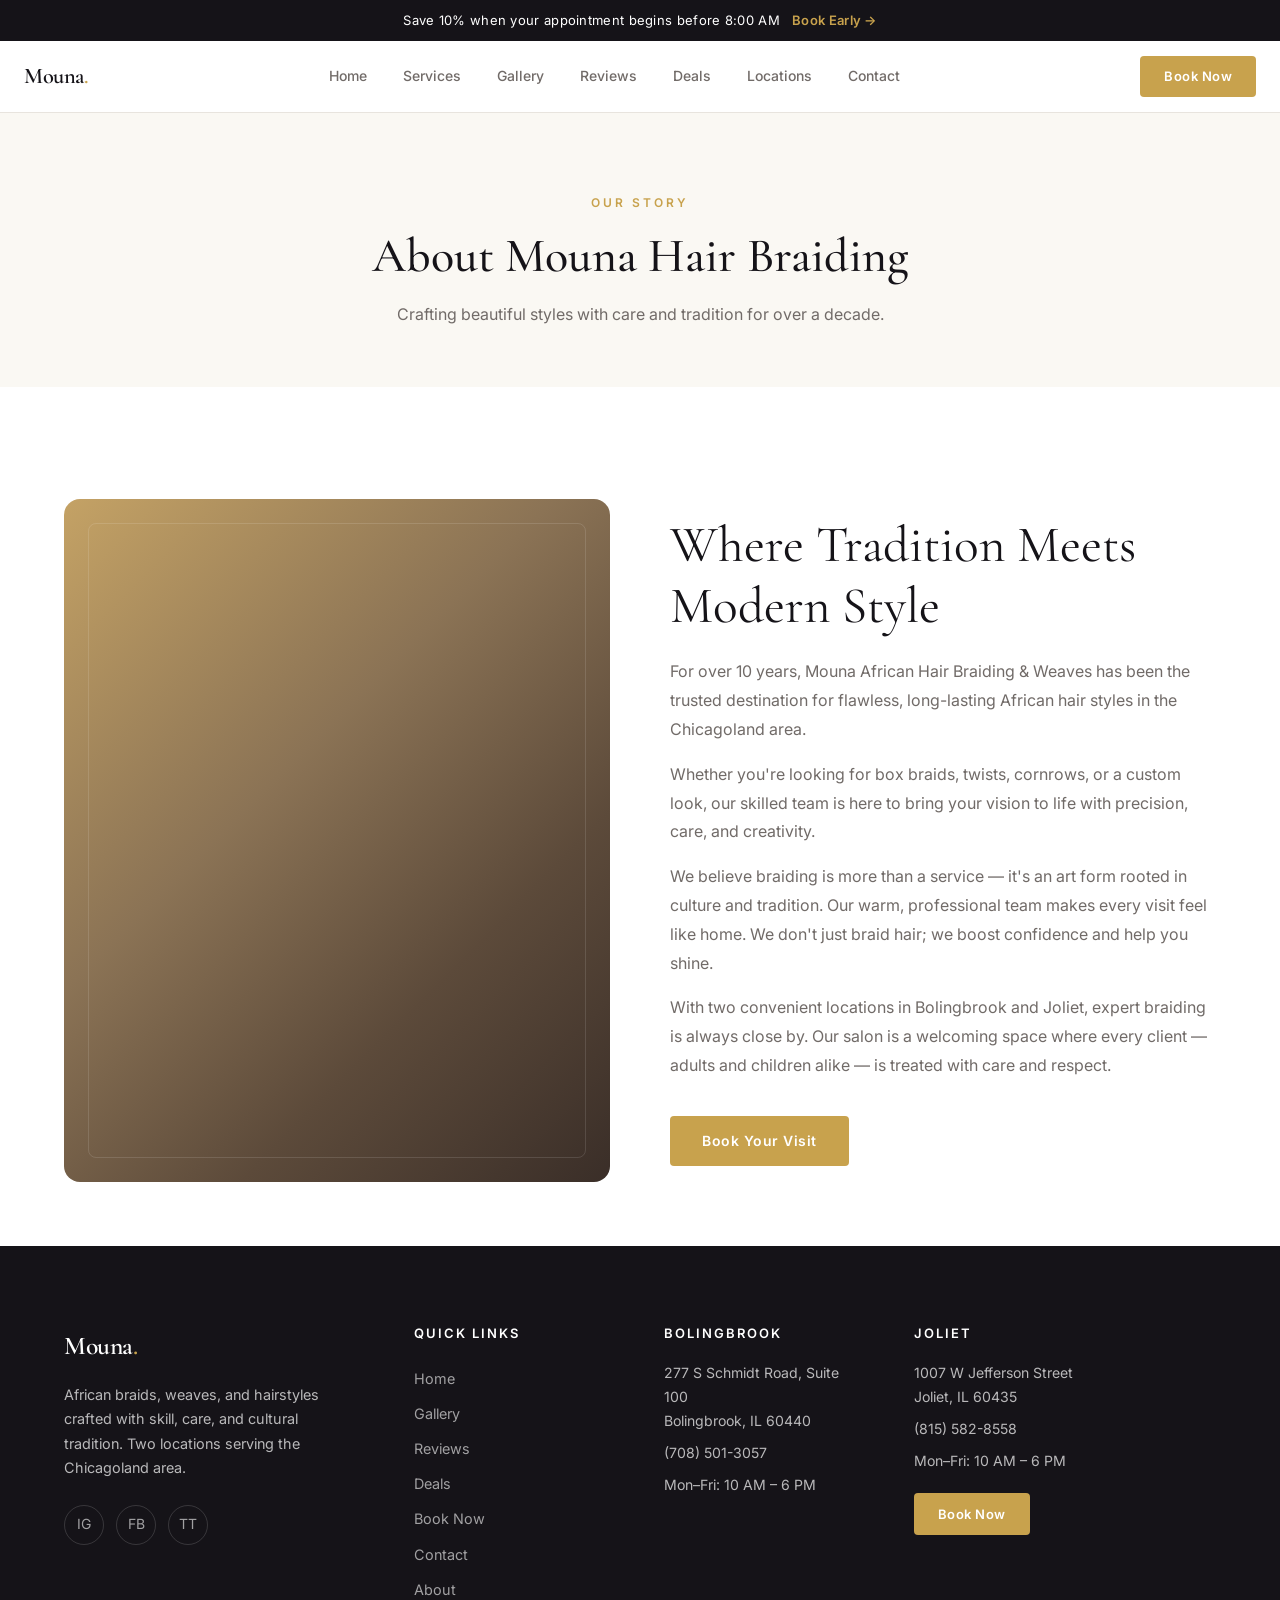
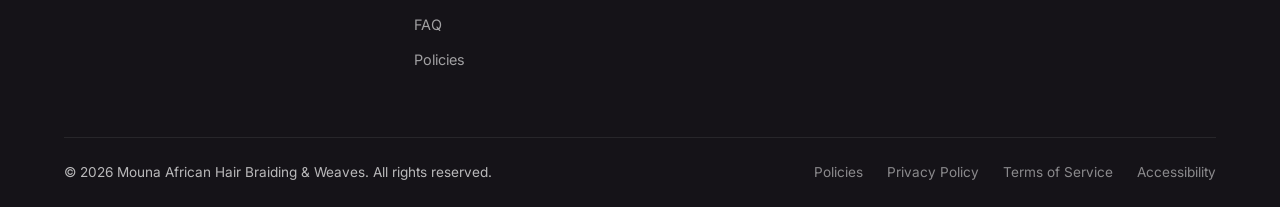
==== about.html @ 6ca0b2ce "Initial commit: Mouna African Hair Braiding multi-page website - Split single-page HTML into 11 sepa" ====
<!DOCTYPE html>
<html lang="en">
<head>
<meta charset="UTF-8">
<meta name="viewport" content="width=device-width, initial-scale=1.0">
<link rel="preconnect" href="https://fonts.googleapis.com">
<link rel="preconnect" href="https://fonts.gstatic.com" crossorigin>
<link href="https://fonts.googleapis.com/css2?family=Cormorant+Garamond:ital,wght@0,300;0,400;0,500;0,600;0,700;1,300;1,400;1,500&family=Inter:wght@300;400;500;600;700&display=swap" rel="stylesheet">
<link rel="stylesheet" href="css/styles.css">
<title>About Us | Mouna African Hair Braiding & Weaves</title>
<meta name="description" content="Learn about Mouna African Hair Braiding & Weaves — crafting beautiful styles with care and tradition for over a decade.">
</head>
<body>
<div class="announcement-bar" role="banner">
  Save 10% when your appointment begins before 8:00 AM
  <a href="deals.html">Book Early &rarr;</a>
</div>
<header class="header" role="banner">
  <div class="header-inner">
    <a href="index.html" class="logo" aria-label="Mouna African Hair Braiding — Home">Mouna<span>.</span></a>
    <nav class="nav-desktop" role="navigation" aria-label="Main navigation">
      <a href="index.html">Home</a>
      <a href="services.html">Services</a>
      <a href="gallery.html">Gallery</a>
      <a href="reviews.html">Reviews</a>
      <a href="deals.html">Deals</a>
      <a href="locations.html">Locations</a>
      <a href="contact.html">Contact</a>
    </nav>
    <div class="header-actions">
      <a href="https://mounahairbraidingweaves.as.me/" target="_blank" rel="noopener" class="btn btn-primary btn-sm header-book">Book Now</a>
      <button class="mobile-toggle" aria-label="Toggle menu" aria-expanded="false"><span></span><span></span><span></span></button>
    </div>
  </div>
</header>
<div class="mobile-overlay" aria-hidden="true"></div>
<nav class="mobile-nav" role="navigation" aria-label="Mobile navigation">
  <a href="index.html">Home</a><a href="services.html">Services</a><a href="gallery.html">Gallery</a><a href="reviews.html">Reviews</a><a href="deals.html">Deals</a><a href="booking.html">Book Now</a><a href="locations.html">Locations</a><a href="contact.html">Contact</a><a href="about.html">About</a><a href="faq.html">FAQ</a>
  <a href="https://mounahairbraidingweaves.as.me/" target="_blank" rel="noopener" class="btn btn-primary btn-lg">Book Appointment</a>
</nav>
<main>
  <div class="page-hero">
    <div class="container">
      <span class="section-label">Our Story</span>
      <h1>About Mouna Hair Braiding</h1>
      <p>Crafting beautiful styles with care and tradition for over a decade.</p>
    </div>
  </div>
  <section class="section-padding-sm">
    <div class="container">
      <div class="about-content">
        <div class="about-image"></div>
        <div class="about-text">
          <h2 class="section-title">Where Tradition Meets Modern Style</h2>
          <p>For over 10 years, Mouna African Hair Braiding &amp; Weaves has been the trusted destination for flawless, long-lasting African hair styles in the Chicagoland area.</p>
          <p>Whether you're looking for box braids, twists, cornrows, or a custom look, our skilled team is here to bring your vision to life with precision, care, and creativity.</p>
          <p>We believe braiding is more than a service — it's an art form rooted in culture and tradition. Our warm, professional team makes every visit feel like home. We don't just braid hair; we boost confidence and help you shine.</p>
          <p>With two convenient locations in Bolingbrook and Joliet, expert braiding is always close by. Our salon is a welcoming space where every client — adults and children alike — is treated with care and respect.</p>
          <a href="https://mounahairbraidingweaves.as.me/" target="_blank" rel="noopener" class="btn btn-primary" style="margin-top:20px;">Book Your Visit</a>
        </div>
      </div>
    </div>
  </section>
</main>
<footer class="footer" role="contentinfo">
  <div class="container">
    <div class="footer-grid">
      <div class="footer-brand">
        <a href="index.html" class="logo" style="color:var(--white);font-size:1.6rem;">Mouna<span>.</span></a>
        <p>African braids, weaves, and hairstyles crafted with skill, care, and cultural tradition. Two locations serving the Chicagoland area.</p>
        <div class="footer-social">
          <a href="https://www.instagram.com/mouna_hair_braiding_/" target="_blank" rel="noopener" aria-label="Instagram">IG</a>
          <a href="https://www.facebook.com/p/Mouna-African-Hair-Braiding-100054514208424/" target="_blank" rel="noopener" aria-label="Facebook">FB</a>
          <a href="https://www.tiktok.com/@mounaafricanhairbraiding" target="_blank" rel="noopener" aria-label="TikTok">TT</a>
        </div>
      </div>
      <div><h4>Quick Links</h4><div class="footer-links"><a href="index.html">Home</a><a href="gallery.html">Gallery</a><a href="reviews.html">Reviews</a><a href="deals.html">Deals</a><a href="booking.html">Book Now</a><a href="contact.html">Contact</a><a href="about.html">About</a><a href="faq.html">FAQ</a><a href="policies.html">Policies</a></div></div>
      <div><h4>Bolingbrook</h4><div class="footer-location-info"><p>277 S Schmidt Road, Suite 100<br>Bolingbrook, IL 60440</p><p style="margin-top:8px;"><a href="tel:+17085013057">(708) 501-3057</a></p><p style="margin-top:8px;">Mon–Fri: 10 AM – 6 PM</p></div></div>
      <div><h4>Joliet</h4><div class="footer-location-info"><p>1007 W Jefferson Street<br>Joliet, IL 60435</p><p style="margin-top:8px;"><a href="tel:+18155828558">(815) 582-8558</a></p><p style="margin-top:8px;">Mon–Fri: 10 AM – 6 PM</p><a href="https://mounahairbraidingweaves.as.me/" target="_blank" rel="noopener" class="btn btn-primary btn-sm" style="margin-top:20px;">Book Now</a></div></div>
    </div>
    <div class="footer-bottom">
      <span>&copy; 2026 Mouna African Hair Braiding &amp; Weaves. All rights reserved.</span>
      <div class="footer-legal"><a href="policies.html">Policies</a><a href="#">Privacy Policy</a><a href="#">Terms of Service</a><a href="#">Accessibility</a></div>
    </div>
  </div>
</footer>
<div class="mobile-cta" aria-hidden="true"><a href="https://mounahairbraidingweaves.as.me/" target="_blank" rel="noopener" class="btn btn-primary">Book Your Appointment</a></div>
<script src="js/main.js"></script>
</body>
</html>
---- css/styles.css ----
/* ═══════════════════════════════════════════
   CSS CUSTOM PROPERTIES
   ═══════════════════════════════════════════ */
:root {
  --ivory: #FAF8F3;
  --white: #FFFFFF;
  --near-black: #151318;
  --charcoal: #24212B;
  --gold: #C8A24D;
  --gold-hover: #B8923D;
  --gold-light: #D4B266;
  --champagne: #E9D9B4;
  --warm-gray: #716B68;
  --warm-gray-light: #9B9590;
  --border-light: #E8E4DE;
  --bg-section-alt: #F5F2ED;
  --shadow-sm: 0 1px 3px rgba(21,19,24,0.06);
  --shadow-md: 0 4px 16px rgba(21,19,24,0.08);
  --shadow-lg: 0 8px 32px rgba(21,19,24,0.12);
  --shadow-xl: 0 16px 48px rgba(21,19,24,0.16);
  --radius-sm: 4px;
  --radius-md: 8px;
  --radius-lg: 16px;
  --radius-xl: 24px;
  --font-heading: 'Cormorant Garamond', Georgia, 'Times New Roman', serif;
  --font-body: 'Inter', -apple-system, BlinkMacSystemFont, 'Segoe UI', sans-serif;
  --ease-out: cubic-bezier(0.16, 1, 0.3, 1);
  --ease-in-out: cubic-bezier(0.65, 0, 0.35, 1);
  --transition-fast: 200ms var(--ease-out);
  --transition-med: 400ms var(--ease-out);
  --transition-slow: 600ms var(--ease-out);
  --header-height: 72px;
  --container-max: 1200px;
  --container-wide: 1400px;
}

/* ═══════════════════════════════════════════
   RESET & BASE
   ═══════════════════════════════════════════ */
*, *::before, *::after { box-sizing: border-box; margin: 0; padding: 0; }
html { scroll-behavior: smooth; scroll-padding-top: calc(var(--header-height) + 20px); -webkit-text-size-adjust: 100%; }
body {
  font-family: var(--font-body);
  font-size: 16px;
  line-height: 1.6;
  color: var(--near-black);
  background: var(--white);
  -webkit-font-smoothing: antialiased;
  -moz-osx-font-smoothing: grayscale;
  overflow-x: hidden;
}
img { max-width: 100%; height: auto; display: block; }
a { text-decoration: none; color: inherit; transition: color var(--transition-fast); }
button { cursor: pointer; border: none; background: none; font-family: inherit; }
ul, ol { list-style: none; }
h1, h2, h3, h4, h5, h6 { font-family: var(--font-heading); font-weight: 500; line-height: 1.2; }
p { max-width: 72ch; }
::selection { background: var(--champagne); color: var(--near-black); }
:focus-visible { outline: 2px solid var(--gold); outline-offset: 3px; }

/* ═══════════════════════════════════════════
   UTILITIES
   ═══════════════════════════════════════════ */
.container { max-width: var(--container-max); margin: 0 auto; padding: 0 24px; }
.container-wide { max-width: var(--container-wide); margin: 0 auto; padding: 0 24px; }
.section-padding { padding: 96px 0; }
.section-padding-sm { padding: 64px 0; }
.text-center { text-align: center; }
.text-gold { color: var(--gold); }
.sr-only { position: absolute; width: 1px; height: 1px; padding: 0; margin: -1px; overflow: hidden; clip: rect(0,0,0,0); white-space: nowrap; border: 0; }

.section-label {
  font-family: var(--font-body);
  font-size: 12px;
  font-weight: 600;
  letter-spacing: 3px;
  text-transform: uppercase;
  color: var(--gold);
  display: block;
  margin-bottom: 16px;
}
.section-title {
  font-size: clamp(2rem, 4vw, 3.2rem);
  color: var(--near-black);
  margin-bottom: 20px;
  font-weight: 400;
}
.section-subtitle {
  font-size: 1.05rem;
  color: var(--warm-gray);
  max-width: 600px;
  line-height: 1.7;
}
.section-subtitle.centered { margin: 0 auto; }

/* ═══════════════════════════════════════════
   BUTTONS
   ═══════════════════════════════════════════ */
.btn {
  display: inline-flex;
  align-items: center;
  justify-content: center;
  gap: 8px;
  font-family: var(--font-body);
  font-size: 14px;
  font-weight: 600;
  letter-spacing: 0.5px;
  padding: 14px 32px;
  border-radius: var(--radius-sm);
  transition: all var(--transition-fast);
  white-space: nowrap;
}
.btn-primary {
  background: var(--gold);
  color: var(--white);
}
.btn-primary:hover { background: var(--gold-hover); transform: translateY(-1px); box-shadow: var(--shadow-md); }
.btn-secondary {
  background: transparent;
  color: var(--near-black);
  border: 1.5px solid var(--near-black);
}
.btn-secondary:hover { background: var(--near-black); color: var(--white); }
.btn-outline-gold {
  background: transparent;
  color: var(--gold);
  border: 1.5px solid var(--gold);
}
.btn-outline-gold:hover { background: var(--gold); color: var(--white); }
.btn-white {
  background: var(--white);
  color: var(--near-black);
}
.btn-white:hover { background: var(--ivory); transform: translateY(-1px); box-shadow: var(--shadow-md); }
.btn-sm { padding: 10px 24px; font-size: 13px; }
.btn-lg { padding: 18px 40px; font-size: 15px; }
.btn-icon { font-size: 16px; }

/* ═══════════════════════════════════════════
   ANNOUNCEMENT BAR
   ═══════════════════════════════════════════ */
.announcement-bar {
  background: var(--near-black);
  color: var(--white);
  padding: 10px 24px;
  text-align: center;
  font-size: 13px;
  letter-spacing: 0.3px;
}
.announcement-bar a {
  color: var(--gold);
  font-weight: 600;
  border-bottom: 1px solid transparent;
  margin-left: 8px;
}
.announcement-bar a:hover { border-bottom-color: var(--gold); }

/* ═══════════════════════════════════════════
   HEADER
   ═══════════════════════════════════════════ */
.header {
  position: sticky;
  top: 0;
  z-index: 1000;
  background: rgba(255,255,255,0.97);
  backdrop-filter: blur(12px);
  -webkit-backdrop-filter: blur(12px);
  border-bottom: 1px solid var(--border-light);
  height: var(--header-height);
  transition: box-shadow var(--transition-fast);
}
.header.scrolled { box-shadow: var(--shadow-sm); }
.header-inner {
  max-width: var(--container-wide);
  margin: 0 auto;
  padding: 0 24px;
  display: flex;
  align-items: center;
  justify-content: space-between;
  height: 100%;
}
.logo {
  font-family: var(--font-heading);
  font-size: 1.4rem;
  font-weight: 600;
  color: var(--near-black);
  letter-spacing: -0.5px;
}
.logo span { color: var(--gold); }
.nav-desktop { display: flex; align-items: center; gap: 36px; }
.nav-desktop a {
  font-size: 14px;
  font-weight: 500;
  color: var(--warm-gray);
  position: relative;
  padding: 4px 0;
}
.nav-desktop a::after {
  content: '';
  position: absolute;
  bottom: -2px;
  left: 0;
  width: 0;
  height: 1.5px;
  background: var(--gold);
  transition: width var(--transition-fast);
}
.nav-desktop a:hover,
.nav-desktop a.active { color: var(--near-black); }
.nav-desktop a:hover::after,
.nav-desktop a.active::after { width: 100%; }
.header-actions { display: flex; align-items: center; gap: 16px; }
.header-book { display: inline-flex; }
.mobile-toggle {
  display: none;
  flex-direction: column;
  gap: 5px;
  padding: 8px;
  z-index: 1002;
}
.mobile-toggle span {
  display: block;
  width: 22px;
  height: 2px;
  background: var(--near-black);
  transition: all var(--transition-fast);
  border-radius: 2px;
}
.mobile-toggle.active span:nth-child(1) { transform: rotate(45deg) translate(5px, 5px); }
.mobile-toggle.active span:nth-child(2) { opacity: 0; }
.mobile-toggle.active span:nth-child(3) { transform: rotate(-45deg) translate(5px, -5px); }

/* Mobile Nav */
.mobile-nav {
  display: none;
  position: fixed;
  top: 0;
  right: -100%;
  width: 100%;
  max-width: 400px;
  height: 100vh;
  background: var(--white);
  z-index: 1001;
  padding: 100px 32px 40px;
  transition: right var(--transition-med);
  overflow-y: auto;
}
.mobile-nav.open { right: 0; }
.mobile-nav a {
  display: block;
  font-family: var(--font-heading);
  font-size: 1.8rem;
  padding: 12px 0;
  color: var(--near-black);
  border-bottom: 1px solid var(--border-light);
}
.mobile-nav a:hover { color: var(--gold); }
.mobile-nav .btn { margin-top: 32px; width: 100%; }
.mobile-overlay {
  display: none;
  position: fixed;
  top: 0; left: 0; right: 0; bottom: 0;
  background: rgba(21,19,24,0.5);
  z-index: 1000;
  opacity: 0;
  transition: opacity var(--transition-fast);
}
.mobile-overlay.show { opacity: 1; }

/* ═══════════════════════════════════════════
   HERO
   ═══════════════════════════════════════════ */
.hero {
  position: relative;
  min-height: calc(100vh - var(--header-height) - 40px);
  display: flex;
  align-items: center;
  overflow: hidden;
  background: var(--ivory);
}
.hero-bg {
  position: absolute;
  top: 0; right: 0;
  width: 50%;
  height: 100%;
  overflow: hidden;
}
.hero-bg-pattern {
  width: 100%;
  height: 100%;
  background:
    radial-gradient(ellipse at 30% 20%, rgba(200,162,77,0.15) 0%, transparent 50%),
    radial-gradient(ellipse at 70% 80%, rgba(233,217,180,0.3) 0%, transparent 50%),
    linear-gradient(135deg, var(--champagne) 0%, var(--ivory) 40%, rgba(200,162,77,0.1) 100%);
}
.hero-bg-pattern::before {
  content: '';
  position: absolute;
  top: 50%;
  left: 50%;
  transform: translate(-50%, -50%);
  width: 500px;
  height: 500px;
  border-radius: 50%;
  border: 1px solid rgba(200,162,77,0.2);
}
.hero-bg-pattern::after {
  content: '';
  position: absolute;
  top: 50%;
  left: 50%;
  transform: translate(-50%, -50%);
  width: 350px;
  height: 350px;
  border-radius: 50%;
  border: 1px solid rgba(200,162,77,0.15);
}
.hero-content {
  position: relative;
  z-index: 2;
  max-width: var(--container-wide);
  margin: 0 auto;
  padding: 80px 24px;
  display: grid;
  grid-template-columns: 1fr 1fr;
  align-items: center;
  gap: 60px;
}
.hero-text { max-width: 580px; }
.hero-label {
  font-family: var(--font-body);
  font-size: 12px;
  font-weight: 600;
  letter-spacing: 3px;
  text-transform: uppercase;
  color: var(--gold);
  margin-bottom: 24px;
  display: inline-block;
}
.hero h1 {
  font-size: clamp(2.5rem, 5vw, 4rem);
  font-weight: 400;
  line-height: 1.1;
  color: var(--near-black);
  margin-bottom: 24px;
}
.hero h1 em {
  font-style: italic;
  color: var(--gold);
}
.hero-desc {
  font-size: 1.05rem;
  color: var(--warm-gray);
  line-height: 1.7;
  margin-bottom: 36px;
  max-width: 480px;
}
.hero-ctas { display: flex; gap: 16px; flex-wrap: wrap; margin-bottom: 48px; }
.hero-trust {
  display: flex;
  align-items: center;
  gap: 24px;
  padding-top: 32px;
  border-top: 1px solid var(--border-light);
}
.trust-item {
  display: flex;
  align-items: center;
  gap: 8px;
  font-size: 14px;
  color: var(--warm-gray);
}
.trust-icon {
  width: 20px;
  height: 20px;
  color: var(--gold);
}

/* Hero image placeholder */
.hero-visual {
  display: flex;
  justify-content: center;
  align-items: center;
}
.hero-image-frame {
  position: relative;
  width: 100%;
  max-width: 480px;
  aspect-ratio: 3/4;
  border-radius: var(--radius-lg);
  overflow: hidden;
  box-shadow: var(--shadow-xl);
}
.hero-image-frame .placeholder-img {
  width: 100%;
  height: 100%;
  background:
    radial-gradient(ellipse at 50% 30%, rgba(200,162,77,0.25) 0%, transparent 60%),
    linear-gradient(160deg, #C4A265 0%, #8B7355 30%, #5C4A3A 60%, #3A2E28 100%);
  display: flex;
  flex-direction: column;
  align-items: center;
  justify-content: center;
  color: rgba(255,255,255,0.6);
  font-family: var(--font-heading);
  font-size: 1.2rem;
  text-align: center;
  padding: 40px;
}
.hero-image-frame::before {
  content: '';
  position: absolute;
  top: 20px; left: 20px;
  right: 20px; bottom: 20px;
  border: 1px solid rgba(255,255,255,0.15);
  border-radius: var(--radius-md);
  z-index: 1;
  pointer-events: none;
}

/* ═══════════════════════════════════════════
   FEATURED STYLES
   ═══════════════════════════════════════════ */
.featured-styles { background: var(--white); }
.styles-grid {
  display: grid;
  grid-template-columns: repeat(auto-fill, minmax(180px, 1fr));
  gap: 20px;
  margin-top: 48px;
}
.style-card {
  position: relative;
  aspect-ratio: 1;
  border-radius: var(--radius-md);
  overflow: hidden;
  cursor: pointer;
  transition: transform var(--transition-fast), box-shadow var(--transition-fast);
}
.style-card:hover { transform: translateY(-4px); box-shadow: var(--shadow-lg); }
.style-card-bg {
  width: 100%;
  height: 100%;
  transition: transform var(--transition-med);
}
.style-card:hover .style-card-bg { transform: scale(1.05); }
.style-card-overlay {
  position: absolute;
  bottom: 0;
  left: 0; right: 0;
  padding: 20px 16px 16px;
  background: linear-gradient(transparent, rgba(21,19,24,0.8));
  color: var(--white);
}
.style-card-title {
  font-family: var(--font-heading);
  font-size: 1.15rem;
  font-weight: 500;
}

/* Style card backgrounds */
.sc-1 .style-card-bg { background: linear-gradient(135deg, #B8860B 0%, #DAA520 50%, #8B7355 100%); }
.sc-2 .style-card-bg { background: linear-gradient(135deg, #5C4033 0%, #8B6914 50%, #CD853F 100%); }
.sc-3 .style-card-bg { background: linear-gradient(135deg, #3A2E28 0%, #6B4226 50%, #A0522D 100%); }
.sc-4 .style-card-bg { background: linear-gradient(135deg, #704214 0%, #C8A24D 50%, #DEB887 100%); }
.sc-5 .style-card-bg { background: linear-gradient(135deg, #2F1B14 0%, #5C3A21 50%, #8B6508 100%); }
.sc-6 .style-card-bg { background: linear-gradient(135deg, #654321 0%, #9B7653 50%, #C4A265 100%); }
.sc-7 .style-card-bg { background: linear-gradient(135deg, #3C1414 0%, #6B3A2E 50%, #A0522D 100%); }
.sc-8 .style-card-bg { background: linear-gradient(135deg, #4A3728 0%, #8B7355 50%, #C8A24D 100%); }
.sc-9 .style-card-bg { background: linear-gradient(135deg, #2D1B0E 0%, #5C3A21 50%, #B8860B 100%); }
.sc-10 .style-card-bg { background: linear-gradient(135deg, #483C32 0%, #8B7D6B 50%, #C4A265 100%); }

/* ═══════════════════════════════════════════
   WHY CHOOSE US
   ═══════════════════════════════════════════ */
.why-us { background: var(--ivory); }
.why-grid {
  display: grid;
  grid-template-columns: repeat(auto-fit, minmax(260px, 1fr));
  gap: 32px;
  margin-top: 48px;
}
.why-card {
  background: var(--white);
  border-radius: var(--radius-md);
  padding: 36px 28px;
  transition: box-shadow var(--transition-fast), transform var(--transition-fast);
}
.why-card:hover { box-shadow: var(--shadow-md); transform: translateY(-2px); }
.why-icon {
  width: 48px;
  height: 48px;
  background: linear-gradient(135deg, var(--champagne), rgba(200,162,77,0.2));
  border-radius: var(--radius-md);
  display: flex;
  align-items: center;
  justify-content: center;
  margin-bottom: 20px;
  color: var(--gold);
  font-size: 22px;
}
.why-card h3 {
  font-family: var(--font-heading);
  font-size: 1.3rem;
  margin-bottom: 12px;
  color: var(--near-black);
}
.why-card p {
  font-size: 0.95rem;
  color: var(--warm-gray);
  line-height: 1.6;
}

/* ═══════════════════════════════════════════
   SERVICES
   ═══════════════════════════════════════════ */
.services { background: var(--white); }
.services-grid {
  display: grid;
  grid-template-columns: repeat(auto-fill, minmax(340px, 1fr));
  gap: 24px;
  margin-top: 48px;
}
.service-card {
  background: var(--ivory);
  border-radius: var(--radius-md);
  overflow: hidden;
  transition: box-shadow var(--transition-fast), transform var(--transition-fast);
}
.service-card:hover { box-shadow: var(--shadow-md); transform: translateY(-2px); }
.service-card-visual {
  height: 200px;
  position: relative;
}
.service-card-body { padding: 28px; }
.service-card-body h3 {
  font-family: var(--font-heading);
  font-size: 1.4rem;
  margin-bottom: 10px;
}
.service-card-body p {
  font-size: 0.92rem;
  color: var(--warm-gray);
  line-height: 1.6;
  margin-bottom: 20px;
}
.service-card-body .btn { width: 100%; }

/* Service card visuals */
.sv-1 { background: linear-gradient(135deg, #D4A76A 0%, #B8860B 50%, #8B6914 100%); }
.sv-2 { background: linear-gradient(135deg, #C8A24D 0%, #A0522D 50%, #704214 100%); }
.sv-3 { background: linear-gradient(135deg, #DEB887 0%, #CD853F 50%, #8B7355 100%); }
.sv-4 { background: linear-gradient(135deg, #B8860B 0%, #6B4226 50%, #3A2E28 100%); }
.sv-5 { background: linear-gradient(135deg, #DAA520 0%, #8B7355 50%, #5C4033 100%); }
.sv-6 { background: linear-gradient(135deg, #9B7653 0%, #654321 50%, #3C1414 100%); }
.sv-7 { background: linear-gradient(135deg, #C4A265 0%, #8B6508 50%, #4A3728 100%); }
.sv-8 { background: linear-gradient(135deg, #DEB887 0%, #B8860B 50%, #654321 100%); }
.sv-9 { background: linear-gradient(135deg, #DAA520 0%, #A0522D 50%, #483C32 100%); }
.sv-10 { background: linear-gradient(135deg, #C8A24D 0%, #8B7D6B 50%, #2D1B0E 100%); }
.sv-11 { background: linear-gradient(135deg, #B8860B 0%, #704214 50%, #3A2E28 100%); }

/* ═══════════════════════════════════════════
   DEAL SECTION
   ═══════════════════════════════════════════ */
.deal-section {
  background: var(--near-black);
  color: var(--white);
  position: relative;
  overflow: hidden;
}
.deal-section::before {
  content: '';
  position: absolute;
  top: -50%;
  right: -20%;
  width: 600px;
  height: 600px;
  border-radius: 50%;
  border: 1px solid rgba(200,162,77,0.1);
}
.deal-section::after {
  content: '';
  position: absolute;
  bottom: -30%;
  left: -10%;
  width: 400px;
  height: 400px;
  border-radius: 50%;
  border: 1px solid rgba(200,162,77,0.08);
}
.deal-inner {
  position: relative;
  z-index: 2;
  text-align: center;
}
.deal-badge {
  display: inline-block;
  background: var(--gold);
  color: var(--white);
  font-family: var(--font-body);
  font-size: 13px;
  font-weight: 700;
  letter-spacing: 2px;
  text-transform: uppercase;
  padding: 8px 24px;
  border-radius: var(--radius-sm);
  margin-bottom: 28px;
}
.deal-inner h2 {
  font-size: clamp(2rem, 4vw, 3.5rem);
  font-weight: 400;
  margin-bottom: 20px;
  color: var(--white);
}
.deal-inner h2 em { font-style: italic; color: var(--gold); }
.deal-inner p {
  font-size: 1.1rem;
  color: rgba(255,255,255,0.7);
  max-width: 540px;
  margin: 0 auto 36px;
  line-height: 1.7;
}
.deal-ctas { display: flex; gap: 16px; justify-content: center; flex-wrap: wrap; }

/* ═══════════════════════════════════════════
   REVIEWS
   ═══════════════════════════════════════════ */
.reviews { background: var(--ivory); }
.reviews-carousel {
  margin-top: 48px;
  position: relative;
  overflow: hidden;
}
.reviews-track {
  display: flex;
  transition: transform 500ms var(--ease-out);
}
.review-card {
  min-width: 100%;
  padding: 0 24px;
}
@media (min-width: 768px) { .review-card { min-width: 50%; } }
@media (min-width: 1024px) { .review-card { min-width: 33.333%; } }
.review-card-inner {
  background: var(--white);
  border-radius: var(--radius-md);
  padding: 36px;
  height: 100%;
  display: flex;
  flex-direction: column;
}
.review-stars {
  color: var(--gold);
  font-size: 18px;
  letter-spacing: 2px;
  margin-bottom: 20px;
}
.review-text {
  font-size: 1rem;
  color: var(--charcoal);
  line-height: 1.7;
  flex: 1;
  margin-bottom: 24px;
  font-style: italic;
}
.review-author {
  font-family: var(--font-heading);
  font-size: 1.15rem;
  font-weight: 600;
  color: var(--near-black);
}
.review-source {
  font-size: 0.85rem;
  color: var(--warm-gray-light);
  margin-top: 4px;
}
.carousel-controls {
  display: flex;
  justify-content: center;
  align-items: center;
  gap: 16px;
  margin-top: 36px;
}
.carousel-btn {
  width: 44px;
  height: 44px;
  border-radius: 50%;
  border: 1.5px solid var(--border-light);
  display: flex;
  align-items: center;
  justify-content: center;
  transition: all var(--transition-fast);
  color: var(--near-black);
  font-size: 18px;
}
.carousel-btn:hover { border-color: var(--gold); color: var(--gold); }
.carousel-dots { display: flex; gap: 8px; }
.carousel-dot {
  width: 8px;
  height: 8px;
  border-radius: 50%;
  background: var(--border-light);
  transition: all var(--transition-fast);
  cursor: pointer;
}
.carousel-dot.active { background: var(--gold); width: 24px; border-radius: 4px; }

/* ═══════════════════════════════════════════
   LOCATIONS
   ═══════════════════════════════════════════ */
.locations { background: var(--white); }
.locations-grid {
  display: grid;
  grid-template-columns: repeat(auto-fit, minmax(360px, 1fr));
  gap: 32px;
  margin-top: 48px;
}
.location-card {
  background: var(--ivory);
  border-radius: var(--radius-lg);
  overflow: hidden;
  transition: box-shadow var(--transition-fast);
}
.location-card:hover { box-shadow: var(--shadow-md); }
.location-map {
  height: 200px;
  background: linear-gradient(135deg, #E8E4DE, #D4CEC6);
  display: flex;
  align-items: center;
  justify-content: center;
  color: var(--warm-gray);
  font-size: 14px;
  position: relative;
}
.location-map-icon {
  font-size: 32px;
  margin-bottom: 8px;
  color: var(--gold);
}
.location-body { padding: 32px; }
.location-name {
  font-family: var(--font-heading);
  font-size: 1.6rem;
  margin-bottom: 20px;
  color: var(--near-black);
}
.location-detail {
  display: flex;
  gap: 12px;
  margin-bottom: 16px;
  font-size: 0.95rem;
  color: var(--charcoal);
}
.location-detail-icon {
  flex-shrink: 0;
  width: 20px;
  color: var(--gold);
  margin-top: 2px;
}
.location-actions {
  display: flex;
  gap: 12px;
  margin-top: 24px;
  flex-wrap: wrap;
}

/* ═══════════════════════════════════════════
   FINAL CTA
   ═══════════════════════════════════════════ */
.final-cta {
  background: linear-gradient(135deg, var(--near-black) 0%, var(--charcoal) 100%);
  color: var(--white);
  text-align: center;
  position: relative;
  overflow: hidden;
}
.final-cta::before {
  content: '';
  position: absolute;
  top: 50%;
  left: 50%;
  transform: translate(-50%, -50%);
  width: 800px;
  height: 800px;
  border-radius: 50%;
  border: 1px solid rgba(200,162,77,0.08);
}
.final-cta h2 {
  font-size: clamp(2rem, 4vw, 3.5rem);
  color: var(--white);
  margin-bottom: 16px;
  position: relative;
}
.final-cta p {
  font-size: 1.1rem;
  color: rgba(255,255,255,0.65);
  max-width: 500px;
  margin: 0 auto 36px;
  position: relative;
}
.final-cta-actions {
  display: flex;
  gap: 16px;
  justify-content: center;
  flex-wrap: wrap;
  position: relative;
}

/* ═══════════════════════════════════════════
   PAGE SECTIONS (Gallery, Reviews, etc.)
   ═══════════════════════════════════════════ */
.page-hero {
  background: var(--ivory);
  padding: 80px 0 60px;
  text-align: center;
}
.page-hero h1 {
  font-size: clamp(2rem, 4vw, 3rem);
  margin-bottom: 16px;
}
.page-hero p {
  color: var(--warm-gray);
  max-width: 560px;
  margin: 0 auto;
}

/* Gallery Page */
.gallery-filters {
  display: flex;
  flex-wrap: wrap;
  justify-content: center;
  gap: 8px;
  margin: 40px 0;
}
.gallery-filter-btn {
  padding: 8px 20px;
  font-size: 13px;
  font-weight: 500;
  border-radius: 100px;
  border: 1.5px solid var(--border-light);
  color: var(--warm-gray);
  transition: all var(--transition-fast);
}
.gallery-filter-btn:hover,
.gallery-filter-btn.active {
  border-color: var(--gold);
  color: var(--gold);
  background: rgba(200,162,77,0.06);
}
.gallery-grid {
  display: grid;
  grid-template-columns: repeat(auto-fill, minmax(260px, 1fr));
  gap: 16px;
}
.gallery-item {
  position: relative;
  border-radius: var(--radius-md);
  overflow: hidden;
  cursor: pointer;
  aspect-ratio: 3/4;
  transition: transform var(--transition-fast);
}
.gallery-item:hover { transform: scale(1.02); }
.gallery-item-bg {
  width: 100%;
  height: 100%;
  transition: transform var(--transition-med);
}
.gallery-item:hover .gallery-item-bg { transform: scale(1.05); }
.gallery-item-overlay {
  position: absolute;
  bottom: 0;
  left: 0; right: 0;
  padding: 24px 16px 16px;
  background: linear-gradient(transparent, rgba(21,19,24,0.75));
  color: var(--white);
  opacity: 0;
  transition: opacity var(--transition-fast);
}
.gallery-item:hover .gallery-item-overlay { opacity: 1; }
.gallery-item-title {
  font-family: var(--font-heading);
  font-size: 1.1rem;
}

/* Lightbox */
.lightbox {
  position: fixed;
  top: 0; left: 0; right: 0; bottom: 0;
  background: rgba(21,19,24,0.95);
  z-index: 2000;
  display: none;
  align-items: center;
  justify-content: center;
  opacity: 0;
  transition: opacity var(--transition-fast);
}
.lightbox.show { display: flex; opacity: 1; }
.lightbox-content {
  max-width: 800px;
  width: 90%;
  text-align: center;
  color: var(--white);
}
.lightbox-image {
  width: 100%;
  aspect-ratio: 3/4;
  border-radius: var(--radius-md);
  margin-bottom: 16px;
}
.lightbox-title {
  font-family: var(--font-heading);
  font-size: 1.3rem;
}
.lightbox-close {
  position: absolute;
  top: 24px; right: 24px;
  color: var(--white);
  font-size: 28px;
  cursor: pointer;
  width: 44px; height: 44px;
  display: flex;
  align-items: center;
  justify-content: center;
  border-radius: 50%;
  transition: background var(--transition-fast);
}
.lightbox-close:hover { background: rgba(255,255,255,0.1); }
.lightbox-nav {
  position: absolute;
  top: 50%;
  transform: translateY(-50%);
  color: var(--white);
  font-size: 28px;
  cursor: pointer;
  width: 52px; height: 52px;
  display: flex;
  align-items: center;
  justify-content: center;
  border-radius: 50%;
  transition: background var(--transition-fast);
}
.lightbox-nav:hover { background: rgba(255,255,255,0.1); }
.lightbox-prev { left: 24px; }
.lightbox-next { right: 24px; }

/* Reviews Page */
.reviews-page-grid {
  display: grid;
  grid-template-columns: repeat(auto-fill, minmax(340px, 1fr));
  gap: 24px;
  margin-top: 40px;
}
.rating-summary {
  background: var(--ivory);
  border-radius: var(--radius-lg);
  padding: 40px;
  text-align: center;
  margin-bottom: 48px;
}
.rating-big {
  font-family: var(--font-heading);
  font-size: 4rem;
  color: var(--near-black);
  line-height: 1;
}
.rating-stars-big {
  font-size: 28px;
  color: var(--gold);
  letter-spacing: 4px;
  margin: 12px 0;
}
.rating-count {
  color: var(--warm-gray);
  font-size: 0.95rem;
}

/* Deals Page */
.deals-highlight {
  background: var(--near-black);
  border-radius: var(--radius-lg);
  padding: 64px 40px;
  text-align: center;
  color: var(--white);
  margin-top: 40px;
  position: relative;
  overflow: hidden;
}
.deals-highlight::before {
  content: '';
  position: absolute;
  top: -100px; right: -100px;
  width: 300px; height: 300px;
  border-radius: 50%;
  border: 1px solid rgba(200,162,77,0.12);
}
.deals-percent {
  font-family: var(--font-heading);
  font-size: clamp(4rem, 8vw, 7rem);
  font-weight: 300;
  color: var(--gold);
  line-height: 1;
  margin-bottom: 16px;
}
.deals-highlight h2 {
  font-size: clamp(1.5rem, 3vw, 2.2rem);
  color: var(--white);
  margin-bottom: 16px;
}
.deals-highlight p {
  color: rgba(255,255,255,0.7);
  max-width: 480px;
  margin: 0 auto 32px;
  font-size: 1.05rem;
}

/* Booking Page */
.booking-options {
  display: grid;
  grid-template-columns: repeat(auto-fit, minmax(300px, 1fr));
  gap: 32px;
  margin-top: 40px;
}
.booking-card {
  background: var(--ivory);
  border-radius: var(--radius-lg);
  padding: 40px;
  text-align: center;
}
.booking-card-icon {
  font-size: 40px;
  color: var(--gold);
  margin-bottom: 20px;
}
.booking-card h3 {
  font-size: 1.5rem;
  margin-bottom: 12px;
}
.booking-card p {
  color: var(--warm-gray);
  font-size: 0.95rem;
  margin-bottom: 24px;
  max-width: none;
}

/* Contact Page */
.contact-grid {
  display: grid;
  grid-template-columns: 1fr 1fr;
  gap: 48px;
  margin-top: 40px;
}
.contact-form-card {
  background: var(--ivory);
  border-radius: var(--radius-lg);
  padding: 40px;
}
.form-group { margin-bottom: 20px; }
.form-label {
  display: block;
  font-size: 14px;
  font-weight: 500;
  margin-bottom: 6px;
  color: var(--charcoal);
}
.form-input,
.form-textarea,
.form-select {
  width: 100%;
  padding: 12px 16px;
  border: 1.5px solid var(--border-light);
  border-radius: var(--radius-sm);
  font-family: var(--font-body);
  font-size: 15px;
  color: var(--near-black);
  background: var(--white);
  transition: border-color var(--transition-fast);
}
.form-input:focus,
.form-textarea:focus,
.form-select:focus {
  outline: none;
  border-color: var(--gold);
}
.form-textarea { resize: vertical; min-height: 120px; }
.form-error {
  color: #C2453D;
  font-size: 13px;
  margin-top: 4px;
  display: none;
}
.form-honeypot { position: absolute; left: -9999px; }
.contact-info-side h3 {
  font-size: 1.5rem;
  margin-bottom: 24px;
}

/* About */
.about-content {
  display: grid;
  grid-template-columns: 1fr 1fr;
  gap: 60px;
  align-items: center;
  margin-top: 48px;
}
.about-image {
  aspect-ratio: 4/5;
  border-radius: var(--radius-lg);
  background: linear-gradient(135deg, #C4A265 0%, #8B7355 40%, #5C4A3A 70%, #3A2E28 100%);
  position: relative;
  overflow: hidden;
}
.about-image::before {
  content: '';
  position: absolute;
  top: 24px; left: 24px; right: 24px; bottom: 24px;
  border: 1px solid rgba(255,255,255,0.12);
  border-radius: var(--radius-md);
}
.about-text h2 { margin-bottom: 20px; }
.about-text p {
  color: var(--warm-gray);
  line-height: 1.8;
  margin-bottom: 16px;
}

/* FAQ */
.faq-list {
  max-width: 720px;
  margin: 48px auto 0;
}
.faq-item {
  border-bottom: 1px solid var(--border-light);
}
.faq-question {
  width: 100%;
  text-align: left;
  padding: 20px 0;
  font-family: var(--font-heading);
  font-size: 1.2rem;
  color: var(--near-black);
  display: flex;
  justify-content: space-between;
  align-items: center;
  gap: 16px;
  cursor: pointer;
}
.faq-icon {
  flex-shrink: 0;
  transition: transform var(--transition-fast);
  color: var(--gold);
  font-size: 20px;
}
.faq-item.open .faq-icon { transform: rotate(45deg); }
.faq-answer {
  max-height: 0;
  overflow: hidden;
  transition: max-height var(--transition-med), padding var(--transition-med);
}
.faq-answer-inner {
  padding: 0 0 20px;
  font-size: 0.95rem;
  color: var(--warm-gray);
  line-height: 1.7;
}

/* Policies */
.policies-content {
  max-width: 720px;
  margin: 48px auto 0;
}
.policy-group { margin-bottom: 32px; }
.policy-group h3 {
  font-size: 1.3rem;
  margin-bottom: 12px;
  color: var(--near-black);
}
.policy-group p, .policy-group li {
  color: var(--warm-gray);
  line-height: 1.7;
  font-size: 0.95rem;
  margin-bottom: 8px;
}
.policy-group ul { padding-left: 0; }
.policy-group li { padding-left: 20px; position: relative; }
.policy-group li::before {
  content: '';
  position: absolute;
  left: 0;
  top: 10px;
  width: 6px;
  height: 6px;
  border-radius: 50%;
  background: var(--gold);
}

/* ═══════════════════════════════════════════
   FOOTER
   ═══════════════════════════════════════════ */
.footer {
  background: var(--near-black);
  color: rgba(255,255,255,0.7);
  padding: 80px 0 0;
}
.footer-grid {
  display: grid;
  grid-template-columns: 1.5fr 1fr 1fr 1.5fr;
  gap: 48px;
  margin-bottom: 60px;
}
.footer-brand p {
  font-size: 0.9rem;
  line-height: 1.7;
  margin: 16px 0 24px;
  max-width: 280px;
}
.footer-social { display: flex; gap: 12px; }
.footer-social a {
  width: 40px; height: 40px;
  border-radius: 50%;
  border: 1px solid rgba(255,255,255,0.15);
  display: flex;
  align-items: center;
  justify-content: center;
  color: rgba(255,255,255,0.6);
  transition: all var(--transition-fast);
  font-size: 14px;
}
.footer-social a:hover { border-color: var(--gold); color: var(--gold); }
.footer h4 {
  font-family: var(--font-body);
  font-size: 13px;
  font-weight: 600;
  letter-spacing: 2px;
  text-transform: uppercase;
  color: var(--white);
  margin-bottom: 20px;
}
.footer-links a {
  display: block;
  font-size: 0.9rem;
  padding: 6px 0;
  color: rgba(255,255,255,0.6);
  transition: color var(--transition-fast);
}
.footer-links a:hover { color: var(--gold); }
.footer-location-info { font-size: 0.88rem; line-height: 1.7; }
.footer-location-info strong { color: var(--white); font-weight: 500; }
.footer-location-info a:hover { color: var(--gold); }
.footer-bottom {
  border-top: 1px solid rgba(255,255,255,0.08);
  padding: 24px 0;
  display: flex;
  justify-content: space-between;
  align-items: center;
  flex-wrap: wrap;
  gap: 16px;
  font-size: 0.85rem;
}
.footer-legal { display: flex; gap: 24px; }
.footer-legal a { color: rgba(255,255,255,0.5); }
.footer-legal a:hover { color: var(--gold); }

/* ═══════════════════════════════════════════
   STICKY MOBILE CTA
   ═══════════════════════════════════════════ */
.mobile-cta {
  display: none;
  position: fixed;
  bottom: 0;
  left: 0; right: 0;
  background: var(--white);
  border-top: 1px solid var(--border-light);
  padding: 12px 16px;
  z-index: 999;
  box-shadow: 0 -4px 16px rgba(0,0,0,0.08);
}
.mobile-cta .btn { width: 100%; }

/* ═══════════════════════════════════════════
   ANIMATIONS
   ═══════════════════════════════════════════ */
.reveal {
  opacity: 0;
  transform: translateY(30px);
  transition: opacity 0.7s var(--ease-out), transform 0.7s var(--ease-out);
}
.reveal.visible {
  opacity: 1;
  transform: translateY(0);
}
.reveal-delay-1 { transition-delay: 0.1s; }
.reveal-delay-2 { transition-delay: 0.2s; }
.reveal-delay-3 { transition-delay: 0.3s; }

@media (prefers-reduced-motion: reduce) {
  *, *::before, *::after { animation-duration: 0.01ms !important; transition-duration: 0.01ms !important; }
  .reveal { opacity: 1; transform: none; }
  html { scroll-behavior: auto; }
}

/* ═══════════════════════════════════════════
   RESPONSIVE
   ═══════════════════════════════════════════ */
@media (max-width: 1024px) {
  .hero-content { grid-template-columns: 1fr; }
  .hero-visual { display: none; }
  .hero-text { max-width: 100%; }
  .footer-grid { grid-template-columns: 1fr 1fr; }
  .contact-grid { grid-template-columns: 1fr; }
  .about-content { grid-template-columns: 1fr; }
  .about-image { max-height: 400px; }
}
@media (max-width: 768px) {
  :root { --header-height: 64px; }
  .nav-desktop { display: none; }
  .header-book { display: none; }
  .mobile-toggle { display: flex; }
  .mobile-nav { display: block; }
  .mobile-cta { display: block; }
  body { padding-bottom: 68px; }
  .section-padding { padding: 64px 0; }
  .hero { min-height: auto; }
  .hero-content { padding: 48px 24px; }
  .hero h1 { font-size: 2.2rem; }
  .hero-trust { flex-direction: column; align-items: flex-start; gap: 12px; }
  .styles-grid { grid-template-columns: repeat(2, 1fr); }
  .services-grid { grid-template-columns: 1fr; }
  .locations-grid { grid-template-columns: 1fr; }
  .footer-grid { grid-template-columns: 1fr; gap: 32px; }
  .footer-bottom { flex-direction: column; text-align: center; }
  .gallery-grid { grid-template-columns: repeat(2, 1fr); }
  .reviews-page-grid { grid-template-columns: 1fr; }
}
@media (max-width: 480px) {
  .styles-grid { grid-template-columns: repeat(2, 1fr); gap: 12px; }
  .hero-ctas { flex-direction: column; }
  .hero-ctas .btn { width: 100%; }
  .deal-ctas { flex-direction: column; align-items: center; }
  .final-cta-actions { flex-direction: column; align-items: center; }
  .gallery-grid { grid-template-columns: 1fr; }
}
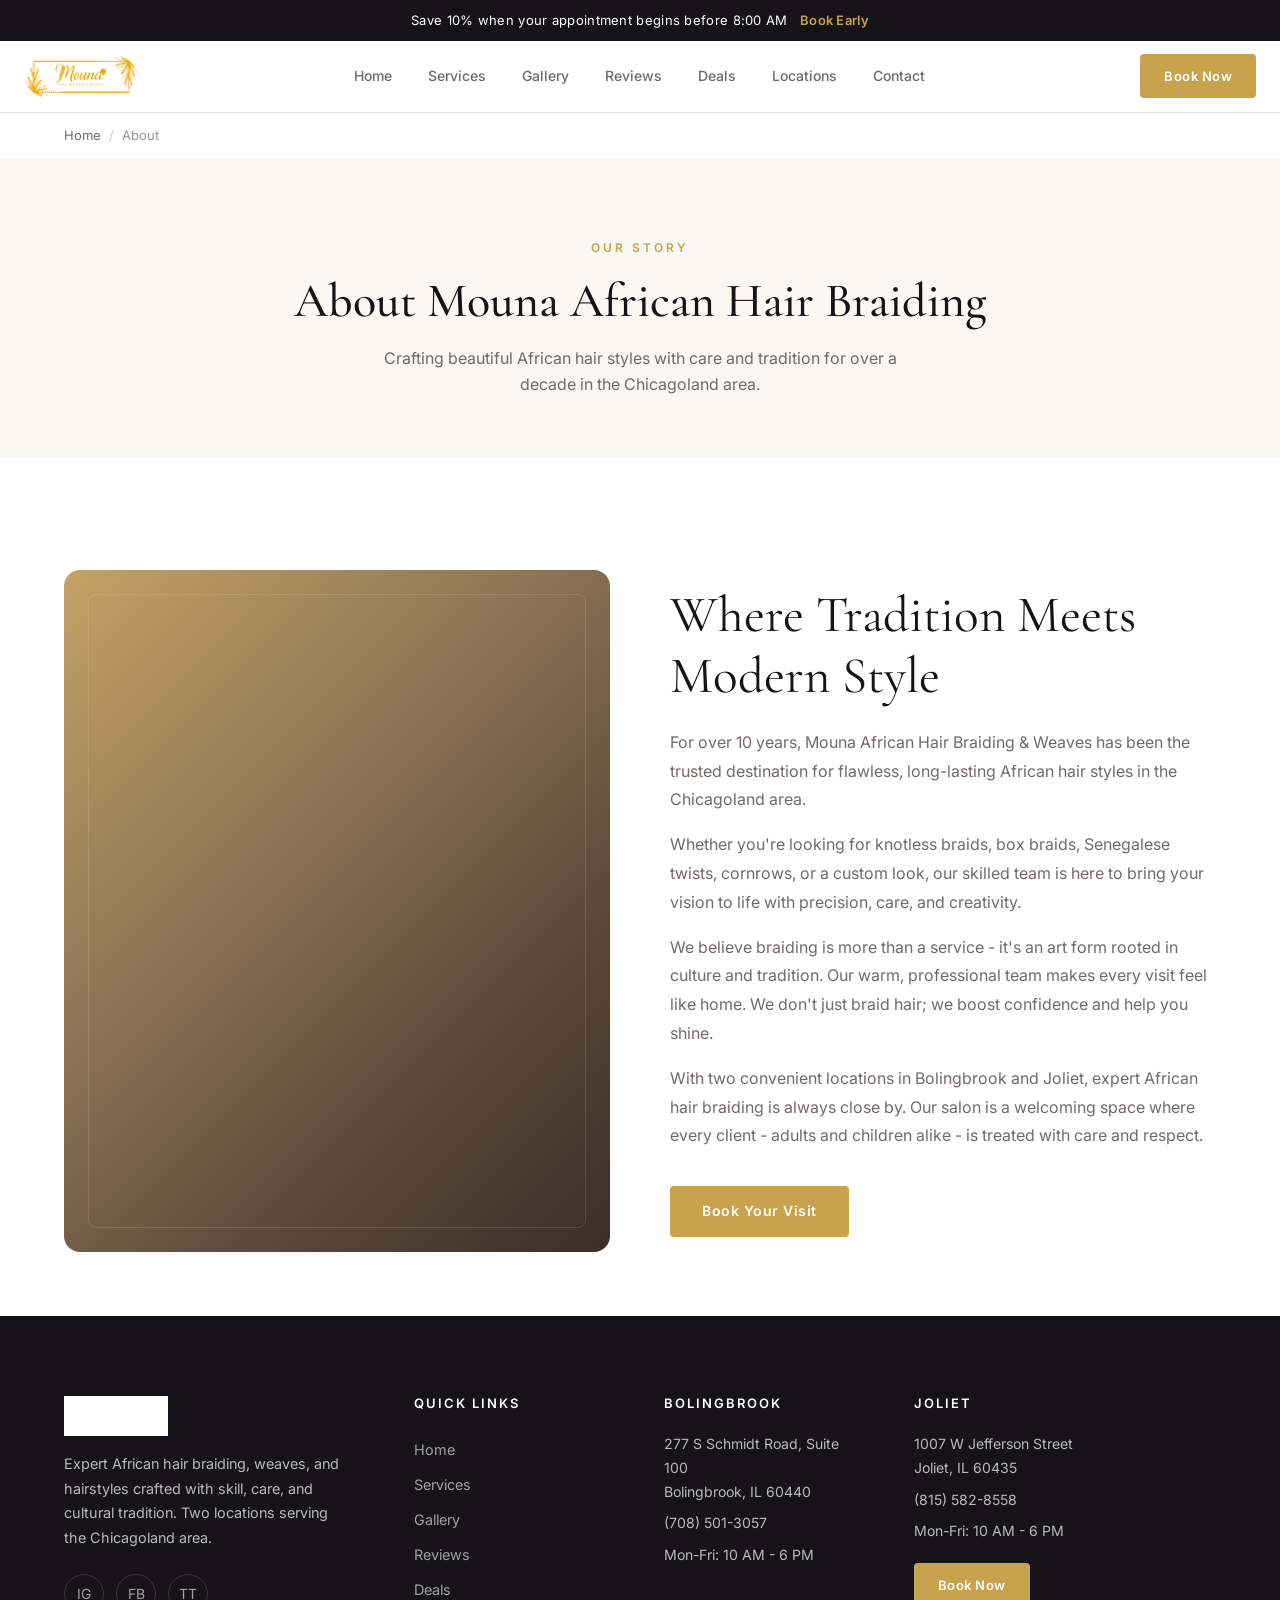
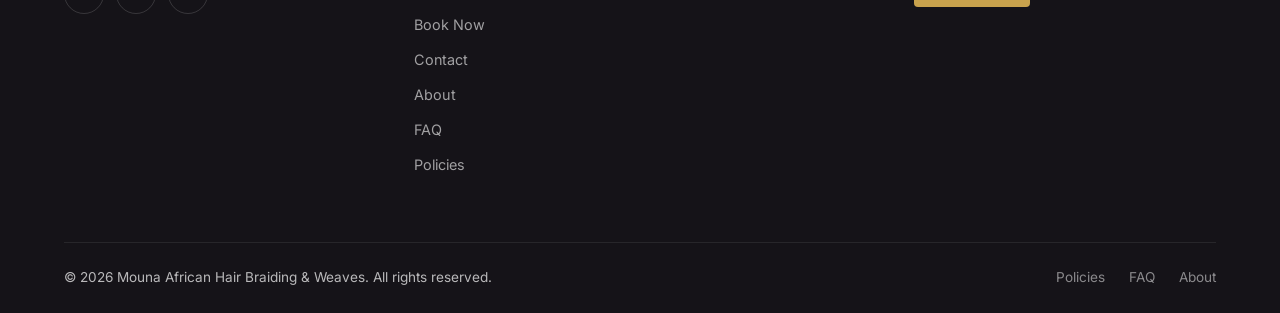
==== commit a6d7f5ff: "Complete site overhaul: consolidated index, 3D animations, full local SEO, interactive Style Explore" ====
--- a/about.html
+++ b/about.html
@@ -3,21 +3,39 @@
 <head>
 <meta charset="UTF-8">
 <meta name="viewport" content="width=device-width, initial-scale=1.0">
+<title>About Us | Mouna African Hair Braiding - 10+ Years in Bolingbrook &amp; Joliet</title>
+<meta name="description" content="Learn about Mouna African Hair Braiding &amp; Weaves. Over 10 years crafting beautiful African hair styles with care and tradition in Bolingbrook &amp; Joliet, IL.">
+<meta name="keywords" content="about Mouna hair braiding, African braiding salon history, braiding tradition Bolingbrook, experienced braider Joliet IL">
+<meta property="og:title" content="About Us | Mouna African Hair Braiding">
+<meta property="og:description" content="Over 10 years crafting beautiful African hair styles in Bolingbrook &amp; Joliet, IL.">
+<meta property="og:type" content="website">
+<meta property="og:url" content="https://gyussce.github.io/MounaHair/about.html">
+<meta property="og:site_name" content="Mouna African Hair Braiding &amp; Weaves">
+<meta property="og:locale" content="en_US">
+<meta name="twitter:card" content="summary_large_image">
+<meta name="twitter:title" content="About Us | Mouna African Hair Braiding">
+<meta name="twitter:description" content="Over 10 years crafting beautiful African hair styles in Bolingbrook &amp; Joliet, IL.">
+<link rel="canonical" href="https://gyussce.github.io/MounaHair/about.html">
+<link rel="icon" type="image/png" href="img/logo.png">
 <link rel="preconnect" href="https://fonts.googleapis.com">
 <link rel="preconnect" href="https://fonts.gstatic.com" crossorigin>
 <link href="https://fonts.googleapis.com/css2?family=Cormorant+Garamond:ital,wght@0,300;0,400;0,500;0,600;0,700;1,300;1,400;1,500&family=Inter:wght@300;400;500;600;700&display=swap" rel="stylesheet">
 <link rel="stylesheet" href="css/styles.css">
-<title>About Us | Mouna African Hair Braiding & Weaves</title>
-<meta name="description" content="Learn about Mouna African Hair Braiding & Weaves — crafting beautiful styles with care and tradition for over a decade.">
+<script type="application/ld+json">
+{"@context":"https://schema.org","@type":"BreadcrumbList","itemListElement":[{"@type":"ListItem","position":1,"name":"Home","item":"https://gyussce.github.io/MounaHair/"},{"@type":"ListItem","position":2,"name":"About","item":"https://gyussce.github.io/MounaHair/about.html"}]}
+</script>
 </head>
 <body>
+<div class="page-transition" aria-hidden="true"></div>
 <div class="announcement-bar" role="banner">
   Save 10% when your appointment begins before 8:00 AM
-  <a href="deals.html">Book Early &rarr;</a>
+  <a href="deals.html">Book Early</a>
 </div>
 <header class="header" role="banner">
   <div class="header-inner">
-    <a href="index.html" class="logo" aria-label="Mouna African Hair Braiding — Home">Mouna<span>.</span></a>
+    <a href="index.html" class="logo" aria-label="Mouna African Hair Braiding - Home">
+      <img src="img/logo.png" alt="Mouna African Hair Braiding &amp; Weaves" class="logo-img">
+    </a>
     <nav class="nav-desktop" role="navigation" aria-label="Main navigation">
       <a href="index.html">Home</a>
       <a href="services.html">Services</a>
@@ -39,24 +57,25 @@
   <a href="https://mounahairbraidingweaves.as.me/" target="_blank" rel="noopener" class="btn btn-primary btn-lg">Book Appointment</a>
 </nav>
 <main>
+  <div class="container"><nav class="breadcrumbs" aria-label="Breadcrumb"><a href="index.html">Home</a><span class="sep">/</span><span>About</span></nav></div>
   <div class="page-hero">
     <div class="container">
-      <span class="section-label">Our Story</span>
-      <h1>About Mouna Hair Braiding</h1>
-      <p>Crafting beautiful styles with care and tradition for over a decade.</p>
+      <span class="section-label reveal">Our Story</span>
+      <h1 class="reveal">About Mouna African Hair Braiding</h1>
+      <p class="reveal">Crafting beautiful African hair styles with care and tradition for over a decade in the Chicagoland area.</p>
     </div>
   </div>
   <section class="section-padding-sm">
     <div class="container">
       <div class="about-content">
-        <div class="about-image"></div>
+        <div class="about-image reveal"></div>
         <div class="about-text">
-          <h2 class="section-title">Where Tradition Meets Modern Style</h2>
-          <p>For over 10 years, Mouna African Hair Braiding &amp; Weaves has been the trusted destination for flawless, long-lasting African hair styles in the Chicagoland area.</p>
-          <p>Whether you're looking for box braids, twists, cornrows, or a custom look, our skilled team is here to bring your vision to life with precision, care, and creativity.</p>
-          <p>We believe braiding is more than a service — it's an art form rooted in culture and tradition. Our warm, professional team makes every visit feel like home. We don't just braid hair; we boost confidence and help you shine.</p>
-          <p>With two convenient locations in Bolingbrook and Joliet, expert braiding is always close by. Our salon is a welcoming space where every client — adults and children alike — is treated with care and respect.</p>
-          <a href="https://mounahairbraidingweaves.as.me/" target="_blank" rel="noopener" class="btn btn-primary" style="margin-top:20px;">Book Your Visit</a>
+          <h2 class="section-title reveal">Where Tradition Meets Modern Style</h2>
+          <p class="reveal">For over 10 years, Mouna African Hair Braiding &amp; Weaves has been the trusted destination for flawless, long-lasting African hair styles in the Chicagoland area.</p>
+          <p class="reveal">Whether you're looking for knotless braids, box braids, Senegalese twists, cornrows, or a custom look, our skilled team is here to bring your vision to life with precision, care, and creativity.</p>
+          <p class="reveal">We believe braiding is more than a service - it's an art form rooted in culture and tradition. Our warm, professional team makes every visit feel like home. We don't just braid hair; we boost confidence and help you shine.</p>
+          <p class="reveal">With two convenient locations in Bolingbrook and Joliet, expert African hair braiding is always close by. Our salon is a welcoming space where every client - adults and children alike - is treated with care and respect.</p>
+          <a href="https://mounahairbraidingweaves.as.me/" target="_blank" rel="noopener" class="btn btn-primary reveal" style="margin-top:20px;">Book Your Visit</a>
         </div>
       </div>
     </div>
@@ -66,25 +85,27 @@
   <div class="container">
     <div class="footer-grid">
       <div class="footer-brand">
-        <a href="index.html" class="logo" style="color:var(--white);font-size:1.6rem;">Mouna<span>.</span></a>
-        <p>African braids, weaves, and hairstyles crafted with skill, care, and cultural tradition. Two locations serving the Chicagoland area.</p>
+        <a href="index.html" class="logo" aria-label="Mouna African Hair Braiding - Home">
+          <img src="img/logo.png" alt="Mouna African Hair Braiding &amp; Weaves" class="logo-img">
+        </a>
+        <p>Expert African hair braiding, weaves, and hairstyles crafted with skill, care, and cultural tradition. Two locations serving the Chicagoland area.</p>
         <div class="footer-social">
           <a href="https://www.instagram.com/mouna_hair_braiding_/" target="_blank" rel="noopener" aria-label="Instagram">IG</a>
           <a href="https://www.facebook.com/p/Mouna-African-Hair-Braiding-100054514208424/" target="_blank" rel="noopener" aria-label="Facebook">FB</a>
           <a href="https://www.tiktok.com/@mounaafricanhairbraiding" target="_blank" rel="noopener" aria-label="TikTok">TT</a>
         </div>
       </div>
-      <div><h4>Quick Links</h4><div class="footer-links"><a href="index.html">Home</a><a href="gallery.html">Gallery</a><a href="reviews.html">Reviews</a><a href="deals.html">Deals</a><a href="booking.html">Book Now</a><a href="contact.html">Contact</a><a href="about.html">About</a><a href="faq.html">FAQ</a><a href="policies.html">Policies</a></div></div>
-      <div><h4>Bolingbrook</h4><div class="footer-location-info"><p>277 S Schmidt Road, Suite 100<br>Bolingbrook, IL 60440</p><p style="margin-top:8px;"><a href="tel:+17085013057">(708) 501-3057</a></p><p style="margin-top:8px;">Mon–Fri: 10 AM – 6 PM</p></div></div>
-      <div><h4>Joliet</h4><div class="footer-location-info"><p>1007 W Jefferson Street<br>Joliet, IL 60435</p><p style="margin-top:8px;"><a href="tel:+18155828558">(815) 582-8558</a></p><p style="margin-top:8px;">Mon–Fri: 10 AM – 6 PM</p><a href="https://mounahairbraidingweaves.as.me/" target="_blank" rel="noopener" class="btn btn-primary btn-sm" style="margin-top:20px;">Book Now</a></div></div>
+      <div><h4>Quick Links</h4><div class="footer-links"><a href="index.html">Home</a><a href="services.html">Services</a><a href="gallery.html">Gallery</a><a href="reviews.html">Reviews</a><a href="deals.html">Deals</a><a href="booking.html">Book Now</a><a href="contact.html">Contact</a><a href="about.html">About</a><a href="faq.html">FAQ</a><a href="policies.html">Policies</a></div></div>
+      <div><h4>Bolingbrook</h4><div class="footer-location-info"><p>277 S Schmidt Road, Suite 100<br>Bolingbrook, IL 60440</p><p style="margin-top:8px;"><a href="tel:+17085013057">(708) 501-3057</a></p><p style="margin-top:8px;">Mon-Fri: 10 AM - 6 PM</p></div></div>
+      <div><h4>Joliet</h4><div class="footer-location-info"><p>1007 W Jefferson Street<br>Joliet, IL 60435</p><p style="margin-top:8px;"><a href="tel:+18155828558">(815) 582-8558</a></p><p style="margin-top:8px;">Mon-Fri: 10 AM - 6 PM</p><a href="https://mounahairbraidingweaves.as.me/" target="_blank" rel="noopener" class="btn btn-primary btn-sm" style="margin-top:20px;">Book Now</a></div></div>
     </div>
     <div class="footer-bottom">
       <span>&copy; 2026 Mouna African Hair Braiding &amp; Weaves. All rights reserved.</span>
-      <div class="footer-legal"><a href="policies.html">Policies</a><a href="#">Privacy Policy</a><a href="#">Terms of Service</a><a href="#">Accessibility</a></div>
+      <div class="footer-legal"><a href="policies.html">Policies</a><a href="faq.html">FAQ</a><a href="about.html">About</a></div>
     </div>
   </div>
 </footer>
 <div class="mobile-cta" aria-hidden="true"><a href="https://mounahairbraidingweaves.as.me/" target="_blank" rel="noopener" class="btn btn-primary">Book Your Appointment</a></div>
-<script src="js/main.js"></script>
+<script src="js/main.js" defer></script>
 </body>
 </html>
--- a/css/styles.css
+++ b/css/styles.css
@@ -94,6 +94,18 @@
 .section-subtitle.centered { margin: 0 auto; }
 
 /* ═══════════════════════════════════════════
+   BREADCRUMBS
+   ═══════════════════════════════════════════ */
+.breadcrumbs {
+  padding: 12px 0;
+  font-size: 13px;
+  color: var(--warm-gray-light);
+}
+.breadcrumbs a { color: var(--warm-gray); }
+.breadcrumbs a:hover { color: var(--gold); }
+.breadcrumbs .sep { margin: 0 8px; opacity: 0.5; }
+
+/* ═══════════════════════════════════════════
    BUTTONS
    ═══════════════════════════════════════════ */
 .btn {
@@ -109,32 +121,19 @@
   border-radius: var(--radius-sm);
   transition: all var(--transition-fast);
   white-space: nowrap;
-}
-.btn-primary {
-  background: var(--gold);
-  color: var(--white);
-}
+  min-height: 44px;
+  min-width: 44px;
+}
+.btn-primary { background: var(--gold); color: var(--white); }
 .btn-primary:hover { background: var(--gold-hover); transform: translateY(-1px); box-shadow: var(--shadow-md); }
-.btn-secondary {
-  background: transparent;
-  color: var(--near-black);
-  border: 1.5px solid var(--near-black);
-}
+.btn-secondary { background: transparent; color: var(--near-black); border: 1.5px solid var(--near-black); }
 .btn-secondary:hover { background: var(--near-black); color: var(--white); }
-.btn-outline-gold {
-  background: transparent;
-  color: var(--gold);
-  border: 1.5px solid var(--gold);
-}
+.btn-outline-gold { background: transparent; color: var(--gold); border: 1.5px solid var(--gold); }
 .btn-outline-gold:hover { background: var(--gold); color: var(--white); }
-.btn-white {
-  background: var(--white);
-  color: var(--near-black);
-}
+.btn-white { background: var(--white); color: var(--near-black); }
 .btn-white:hover { background: var(--ivory); transform: translateY(-1px); box-shadow: var(--shadow-md); }
 .btn-sm { padding: 10px 24px; font-size: 13px; }
 .btn-lg { padding: 18px 40px; font-size: 15px; }
-.btn-icon { font-size: 16px; }
 
 /* ═══════════════════════════════════════════
    ANNOUNCEMENT BAR
@@ -147,12 +146,7 @@
   font-size: 13px;
   letter-spacing: 0.3px;
 }
-.announcement-bar a {
-  color: var(--gold);
-  font-weight: 600;
-  border-bottom: 1px solid transparent;
-  margin-left: 8px;
-}
+.announcement-bar a { color: var(--gold); font-weight: 600; border-bottom: 1px solid transparent; margin-left: 8px; }
 .announcement-bar a:hover { border-bottom-color: var(--gold); }
 
 /* ═══════════════════════════════════════════
@@ -180,13 +174,14 @@
   height: 100%;
 }
 .logo {
-  font-family: var(--font-heading);
-  font-size: 1.4rem;
-  font-weight: 600;
-  color: var(--near-black);
-  letter-spacing: -0.5px;
-}
-.logo span { color: var(--gold); }
+  display: flex;
+  align-items: center;
+  gap: 0;
+}
+.logo-img {
+  height: 44px;
+  width: auto;
+}
 .nav-desktop { display: flex; align-items: center; gap: 36px; }
 .nav-desktop a {
   font-size: 14px;
@@ -198,17 +193,13 @@
 .nav-desktop a::after {
   content: '';
   position: absolute;
-  bottom: -2px;
-  left: 0;
-  width: 0;
-  height: 1.5px;
+  bottom: -2px; left: 0;
+  width: 0; height: 1.5px;
   background: var(--gold);
   transition: width var(--transition-fast);
 }
-.nav-desktop a:hover,
-.nav-desktop a.active { color: var(--near-black); }
-.nav-desktop a:hover::after,
-.nav-desktop a.active::after { width: 100%; }
+.nav-desktop a:hover, .nav-desktop a.active { color: var(--near-black); }
+.nav-desktop a:hover::after, .nav-desktop a.active::after { width: 100%; }
 .header-actions { display: flex; align-items: center; gap: 16px; }
 .header-book { display: inline-flex; }
 .mobile-toggle {
@@ -217,11 +208,13 @@
   gap: 5px;
   padding: 8px;
   z-index: 1002;
+  min-height: 44px;
+  min-width: 44px;
+  justify-content: center;
+  align-items: center;
 }
 .mobile-toggle span {
-  display: block;
-  width: 22px;
-  height: 2px;
+  display: block; width: 22px; height: 2px;
   background: var(--near-black);
   transition: all var(--transition-fast);
   border-radius: 2px;
@@ -234,16 +227,15 @@
 .mobile-nav {
   display: none;
   position: fixed;
-  top: 0;
-  right: -100%;
-  width: 100%;
-  max-width: 400px;
+  top: 0; right: -100%;
+  width: 100%; max-width: 400px;
   height: 100vh;
   background: var(--white);
   z-index: 1001;
   padding: 100px 32px 40px;
   transition: right var(--transition-med);
   overflow-y: auto;
+  -webkit-overflow-scrolling: touch;
 }
 .mobile-nav.open { right: 0; }
 .mobile-nav a {
@@ -253,6 +245,7 @@
   padding: 12px 0;
   color: var(--near-black);
   border-bottom: 1px solid var(--border-light);
+  min-height: 44px;
 }
 .mobile-nav a:hover { color: var(--gold); }
 .mobile-nav .btn { margin-top: 32px; width: 100%; }
@@ -268,7 +261,7 @@
 .mobile-overlay.show { opacity: 1; }
 
 /* ═══════════════════════════════════════════
-   HERO
+   HERO — 3D PARALLAX
    ═══════════════════════════════════════════ */
 .hero {
   position: relative;
@@ -277,44 +270,56 @@
   align-items: center;
   overflow: hidden;
   background: var(--ivory);
+  perspective: 1200px;
 }
 .hero-bg {
   position: absolute;
   top: 0; right: 0;
-  width: 50%;
-  height: 100%;
+  width: 50%; height: 100%;
   overflow: hidden;
 }
 .hero-bg-pattern {
-  width: 100%;
-  height: 100%;
+  width: 100%; height: 100%;
   background:
     radial-gradient(ellipse at 30% 20%, rgba(200,162,77,0.15) 0%, transparent 50%),
     radial-gradient(ellipse at 70% 80%, rgba(233,217,180,0.3) 0%, transparent 50%),
     linear-gradient(135deg, var(--champagne) 0%, var(--ivory) 40%, rgba(200,162,77,0.1) 100%);
 }
-.hero-bg-pattern::before {
-  content: '';
+
+/* Morphing background shapes */
+.hero-morph {
   position: absolute;
-  top: 50%;
-  left: 50%;
-  transform: translate(-50%, -50%);
-  width: 500px;
-  height: 500px;
   border-radius: 50%;
-  border: 1px solid rgba(200,162,77,0.2);
-}
-.hero-bg-pattern::after {
-  content: '';
-  position: absolute;
-  top: 50%;
-  left: 50%;
-  transform: translate(-50%, -50%);
-  width: 350px;
-  height: 350px;
-  border-radius: 50%;
-  border: 1px solid rgba(200,162,77,0.15);
-}
+  filter: blur(80px);
+  opacity: 0.4;
+  animation: morphFloat 12s ease-in-out infinite alternate;
+}
+.hero-morph-1 {
+  width: 500px; height: 500px;
+  background: radial-gradient(circle, rgba(200,162,77,0.3), transparent 70%);
+  top: -10%; right: -5%;
+  animation-delay: 0s;
+}
+.hero-morph-2 {
+  width: 350px; height: 350px;
+  background: radial-gradient(circle, rgba(233,217,180,0.4), transparent 70%);
+  bottom: 10%; right: 20%;
+  animation-delay: -4s;
+}
+.hero-morph-3 {
+  width: 250px; height: 250px;
+  background: radial-gradient(circle, rgba(200,162,77,0.2), transparent 70%);
+  top: 30%; right: 40%;
+  animation-delay: -8s;
+}
+
+@keyframes morphFloat {
+  0% { transform: translate(0, 0) scale(1) rotate(0deg); border-radius: 40% 60% 70% 30% / 40% 50% 60% 50%; }
+  33% { transform: translate(30px, -20px) scale(1.1) rotate(120deg); border-radius: 60% 40% 30% 70% / 50% 60% 40% 60%; }
+  66% { transform: translate(-20px, 20px) scale(0.95) rotate(240deg); border-radius: 30% 70% 50% 50% / 60% 40% 70% 30%; }
+  100% { transform: translate(10px, -10px) scale(1.05) rotate(360deg); border-radius: 50% 50% 40% 60% / 40% 60% 50% 50%; }
+}
+
 .hero-content {
   position: relative;
   z-index: 2;
@@ -344,10 +349,7 @@
   color: var(--near-black);
   margin-bottom: 24px;
 }
-.hero h1 em {
-  font-style: italic;
-  color: var(--gold);
-}
+.hero h1 em { font-style: italic; color: var(--gold); }
 .hero-desc {
   font-size: 1.05rem;
   color: var(--warm-gray);
@@ -363,37 +365,32 @@
   padding-top: 32px;
   border-top: 1px solid var(--border-light);
 }
-.trust-item {
-  display: flex;
-  align-items: center;
-  gap: 8px;
-  font-size: 14px;
-  color: var(--warm-gray);
-}
-.trust-icon {
-  width: 20px;
-  height: 20px;
-  color: var(--gold);
-}
-
-/* Hero image placeholder */
+.trust-item { display: flex; align-items: center; gap: 8px; font-size: 14px; color: var(--warm-gray); }
+.trust-icon { width: 20px; height: 20px; color: var(--gold); }
+
+/* Hero image with 3D tilt */
 .hero-visual {
   display: flex;
   justify-content: center;
   align-items: center;
+  perspective: 800px;
 }
 .hero-image-frame {
   position: relative;
-  width: 100%;
-  max-width: 480px;
+  width: 100%; max-width: 480px;
   aspect-ratio: 3/4;
   border-radius: var(--radius-lg);
   overflow: hidden;
   box-shadow: var(--shadow-xl);
+  transition: transform 0.4s var(--ease-out), box-shadow 0.4s var(--ease-out);
+  transform-style: preserve-3d;
+  will-change: transform;
+}
+.hero-image-frame:hover {
+  box-shadow: 0 20px 60px rgba(21,19,24,0.2);
 }
 .hero-image-frame .placeholder-img {
-  width: 100%;
-  height: 100%;
+  width: 100%; height: 100%;
   background:
     radial-gradient(ellipse at 50% 30%, rgba(200,162,77,0.25) 0%, transparent 60%),
     linear-gradient(160deg, #C4A265 0%, #8B7355 30%, #5C4A3A 60%, #3A2E28 100%);
@@ -410,8 +407,7 @@
 .hero-image-frame::before {
   content: '';
   position: absolute;
-  top: 20px; left: 20px;
-  right: 20px; bottom: 20px;
+  top: 20px; left: 20px; right: 20px; bottom: 20px;
   border: 1px solid rgba(255,255,255,0.15);
   border-radius: var(--radius-md);
   z-index: 1;
@@ -419,7 +415,166 @@
 }
 
 /* ═══════════════════════════════════════════
-   FEATURED STYLES
+   TEASER SECTIONS (homepage slim previews)
+   ═══════════════════════════════════════════ */
+.teaser-section {
+  padding: 80px 0;
+  position: relative;
+  overflow: hidden;
+}
+.teaser-section.alt-bg { background: var(--ivory); }
+.teaser-row {
+  display: flex;
+  align-items: center;
+  gap: 48px;
+  max-width: var(--container-max);
+  margin: 0 auto;
+  padding: 0 24px;
+}
+.teaser-row.reverse { flex-direction: row-reverse; }
+.teaser-content { flex: 1; }
+.teaser-content h2 {
+  font-size: clamp(1.8rem, 3vw, 2.6rem);
+  margin-bottom: 16px;
+  font-weight: 400;
+}
+.teaser-content p {
+  color: var(--warm-gray);
+  line-height: 1.7;
+  margin-bottom: 24px;
+  font-size: 1.05rem;
+}
+.teaser-visual {
+  flex: 1;
+  display: flex;
+  gap: 16px;
+  perspective: 600px;
+}
+.teaser-thumb {
+  flex: 1;
+  aspect-ratio: 3/4;
+  border-radius: var(--radius-md);
+  overflow: hidden;
+  transition: transform 0.5s var(--ease-out);
+}
+.teaser-thumb:nth-child(2) { transform: translateY(24px); }
+.teaser-thumb:nth-child(3) { transform: translateY(-12px); }
+.teaser-thumb:hover { transform: translateY(-8px) rotateY(4deg); }
+.teaser-thumb-bg {
+  width: 100%; height: 100%;
+}
+.teaser-link {
+  display: inline-flex;
+  align-items: center;
+  gap: 8px;
+  font-weight: 600;
+  color: var(--gold);
+  font-size: 15px;
+  transition: gap var(--transition-fast);
+}
+.teaser-link:hover { gap: 14px; }
+.teaser-link svg { width: 18px; height: 18px; transition: transform var(--transition-fast); }
+.teaser-link:hover svg { transform: translateX(4px); }
+
+/* ═══════════════════════════════════════════
+   WHY CHOOSE US — Fluid editorial (no cards)
+   ═══════════════════════════════════════════ */
+.why-us { background: var(--ivory); }
+.why-grid {
+  display: grid;
+  grid-template-columns: repeat(auto-fit, minmax(260px, 1fr));
+  gap: 48px 40px;
+  margin-top: 48px;
+}
+.why-item {
+  position: relative;
+  padding-left: 0;
+  text-align: center;
+}
+.why-item-icon {
+  width: 56px; height: 56px;
+  margin: 0 auto 20px;
+  color: var(--gold);
+}
+.why-item-icon svg { width: 100%; height: 100%; }
+.why-item h3 {
+  font-family: var(--font-heading);
+  font-size: 1.3rem;
+  margin-bottom: 12px;
+  color: var(--near-black);
+}
+.why-item p {
+  font-size: 0.95rem;
+  color: var(--warm-gray);
+  line-height: 1.7;
+  max-width: 320px;
+  margin: 0 auto;
+}
+
+/* ═══════════════════════════════════════════
+   SERVICES — Full-width editorial
+   ═══════════════════════════════════════════ */
+.services { background: var(--white); }
+.services-grid {
+  display: grid;
+  grid-template-columns: repeat(auto-fill, minmax(340px, 1fr));
+  gap: 24px;
+  margin-top: 48px;
+}
+.service-item {
+  position: relative;
+  overflow: hidden;
+  border-radius: var(--radius-md);
+  transition: transform 0.5s var(--ease-out), box-shadow 0.5s var(--ease-out);
+  transform-style: preserve-3d;
+  will-change: transform;
+}
+.service-item:hover {
+  transform: translateY(-4px);
+  box-shadow: var(--shadow-lg);
+}
+.service-item-visual {
+  height: 200px;
+  position: relative;
+  overflow: hidden;
+}
+.service-item-visual::after {
+  content: '';
+  position: absolute;
+  inset: 0;
+  background: linear-gradient(to bottom, transparent 50%, rgba(21,19,24,0.05) 100%);
+}
+.service-item-body {
+  padding: 28px;
+  background: var(--ivory);
+}
+.service-item-body h3 {
+  font-family: var(--font-heading);
+  font-size: 1.4rem;
+  margin-bottom: 10px;
+}
+.service-item-body p {
+  font-size: 0.92rem;
+  color: var(--warm-gray);
+  line-height: 1.6;
+  margin-bottom: 20px;
+}
+.service-item-body .btn { width: 100%; }
+
+/* Service card visuals */
+.sv-1 { background: linear-gradient(135deg, #D4A76A 0%, #B8860B 50%, #8B6914 100%); }
+.sv-2 { background: linear-gradient(135deg, #C8A24D 0%, #A0522D 50%, #704214 100%); }
+.sv-3 { background: linear-gradient(135deg, #DEB887 0%, #CD853F 50%, #8B7355 100%); }
+.sv-4 { background: linear-gradient(135deg, #B8860B 0%, #6B4226 50%, #3A2E28 100%); }
+.sv-5 { background: linear-gradient(135deg, #DAA520 0%, #8B7355 50%, #5C4033 100%); }
+.sv-6 { background: linear-gradient(135deg, #9B7653 0%, #654321 50%, #3C1414 100%); }
+.sv-7 { background: linear-gradient(135deg, #C4A265 0%, #8B6508 50%, #4A3728 100%); }
+.sv-8 { background: linear-gradient(135deg, #DEB887 0%, #B8860B 50%, #654321 100%); }
+.sv-9 { background: linear-gradient(135deg, #DAA520 0%, #A0522D 50%, #483C32 100%); }
+.sv-10 { background: linear-gradient(135deg, #C8A24D 0%, #8B7D6B 50%, #2D1B0E 100%); }
+
+/* ═══════════════════════════════════════════
+   FEATURED STYLES GRID
    ═══════════════════════════════════════════ */
 .featured-styles { background: var(--white); }
 .styles-grid {
@@ -438,15 +593,12 @@
 }
 .style-card:hover { transform: translateY(-4px); box-shadow: var(--shadow-lg); }
 .style-card-bg {
-  width: 100%;
-  height: 100%;
+  width: 100%; height: 100%;
   transition: transform var(--transition-med);
 }
 .style-card:hover .style-card-bg { transform: scale(1.05); }
 .style-card-overlay {
-  position: absolute;
-  bottom: 0;
-  left: 0; right: 0;
+  position: absolute; bottom: 0; left: 0; right: 0;
   padding: 20px 16px 16px;
   background: linear-gradient(transparent, rgba(21,19,24,0.8));
   color: var(--white);
@@ -456,7 +608,6 @@
   font-size: 1.15rem;
   font-weight: 500;
 }
-
 /* Style card backgrounds */
 .sc-1 .style-card-bg { background: linear-gradient(135deg, #B8860B 0%, #DAA520 50%, #8B7355 100%); }
 .sc-2 .style-card-bg { background: linear-gradient(135deg, #5C4033 0%, #8B6914 50%, #CD853F 100%); }
@@ -470,95 +621,6 @@
 .sc-10 .style-card-bg { background: linear-gradient(135deg, #483C32 0%, #8B7D6B 50%, #C4A265 100%); }
 
 /* ═══════════════════════════════════════════
-   WHY CHOOSE US
-   ═══════════════════════════════════════════ */
-.why-us { background: var(--ivory); }
-.why-grid {
-  display: grid;
-  grid-template-columns: repeat(auto-fit, minmax(260px, 1fr));
-  gap: 32px;
-  margin-top: 48px;
-}
-.why-card {
-  background: var(--white);
-  border-radius: var(--radius-md);
-  padding: 36px 28px;
-  transition: box-shadow var(--transition-fast), transform var(--transition-fast);
-}
-.why-card:hover { box-shadow: var(--shadow-md); transform: translateY(-2px); }
-.why-icon {
-  width: 48px;
-  height: 48px;
-  background: linear-gradient(135deg, var(--champagne), rgba(200,162,77,0.2));
-  border-radius: var(--radius-md);
-  display: flex;
-  align-items: center;
-  justify-content: center;
-  margin-bottom: 20px;
-  color: var(--gold);
-  font-size: 22px;
-}
-.why-card h3 {
-  font-family: var(--font-heading);
-  font-size: 1.3rem;
-  margin-bottom: 12px;
-  color: var(--near-black);
-}
-.why-card p {
-  font-size: 0.95rem;
-  color: var(--warm-gray);
-  line-height: 1.6;
-}
-
-/* ═══════════════════════════════════════════
-   SERVICES
-   ═══════════════════════════════════════════ */
-.services { background: var(--white); }
-.services-grid {
-  display: grid;
-  grid-template-columns: repeat(auto-fill, minmax(340px, 1fr));
-  gap: 24px;
-  margin-top: 48px;
-}
-.service-card {
-  background: var(--ivory);
-  border-radius: var(--radius-md);
-  overflow: hidden;
-  transition: box-shadow var(--transition-fast), transform var(--transition-fast);
-}
-.service-card:hover { box-shadow: var(--shadow-md); transform: translateY(-2px); }
-.service-card-visual {
-  height: 200px;
-  position: relative;
-}
-.service-card-body { padding: 28px; }
-.service-card-body h3 {
-  font-family: var(--font-heading);
-  font-size: 1.4rem;
-  margin-bottom: 10px;
-}
-.service-card-body p {
-  font-size: 0.92rem;
-  color: var(--warm-gray);
-  line-height: 1.6;
-  margin-bottom: 20px;
-}
-.service-card-body .btn { width: 100%; }
-
-/* Service card visuals */
-.sv-1 { background: linear-gradient(135deg, #D4A76A 0%, #B8860B 50%, #8B6914 100%); }
-.sv-2 { background: linear-gradient(135deg, #C8A24D 0%, #A0522D 50%, #704214 100%); }
-.sv-3 { background: linear-gradient(135deg, #DEB887 0%, #CD853F 50%, #8B7355 100%); }
-.sv-4 { background: linear-gradient(135deg, #B8860B 0%, #6B4226 50%, #3A2E28 100%); }
-.sv-5 { background: linear-gradient(135deg, #DAA520 0%, #8B7355 50%, #5C4033 100%); }
-.sv-6 { background: linear-gradient(135deg, #9B7653 0%, #654321 50%, #3C1414 100%); }
-.sv-7 { background: linear-gradient(135deg, #C4A265 0%, #8B6508 50%, #4A3728 100%); }
-.sv-8 { background: linear-gradient(135deg, #DEB887 0%, #B8860B 50%, #654321 100%); }
-.sv-9 { background: linear-gradient(135deg, #DAA520 0%, #A0522D 50%, #483C32 100%); }
-.sv-10 { background: linear-gradient(135deg, #C8A24D 0%, #8B7D6B 50%, #2D1B0E 100%); }
-.sv-11 { background: linear-gradient(135deg, #B8860B 0%, #704214 50%, #3A2E28 100%); }
-
-/* ═══════════════════════════════════════════
    DEAL SECTION
    ═══════════════════════════════════════════ */
 .deal-section {
@@ -570,28 +632,24 @@
 .deal-section::before {
   content: '';
   position: absolute;
-  top: -50%;
-  right: -20%;
-  width: 600px;
-  height: 600px;
+  top: -50%; right: -20%;
+  width: 600px; height: 600px;
   border-radius: 50%;
   border: 1px solid rgba(200,162,77,0.1);
+  animation: spinSlow 40s linear infinite;
 }
 .deal-section::after {
   content: '';
   position: absolute;
-  bottom: -30%;
-  left: -10%;
-  width: 400px;
-  height: 400px;
+  bottom: -30%; left: -10%;
+  width: 400px; height: 400px;
   border-radius: 50%;
   border: 1px solid rgba(200,162,77,0.08);
-}
-.deal-inner {
-  position: relative;
-  z-index: 2;
-  text-align: center;
-}
+  animation: spinSlow 30s linear infinite reverse;
+}
+@keyframes spinSlow { to { transform: rotate(360deg); } }
+
+.deal-inner { position: relative; z-index: 2; text-align: center; }
 .deal-badge {
   display: inline-block;
   background: var(--gold);
@@ -647,6 +705,12 @@
   height: 100%;
   display: flex;
   flex-direction: column;
+  transition: transform 0.4s var(--ease-out), box-shadow 0.4s var(--ease-out);
+  transform-style: preserve-3d;
+  will-change: transform;
+}
+.review-card-inner:hover {
+  box-shadow: var(--shadow-md);
 }
 .review-stars {
   color: var(--gold);
@@ -654,6 +718,7 @@
   letter-spacing: 2px;
   margin-bottom: 20px;
 }
+.review-stars svg { width: 18px; height: 18px; fill: var(--gold); display: inline-block; margin-right: 2px; }
 .review-text {
   font-size: 1rem;
   color: var(--charcoal);
@@ -668,11 +733,7 @@
   font-weight: 600;
   color: var(--near-black);
 }
-.review-source {
-  font-size: 0.85rem;
-  color: var(--warm-gray-light);
-  margin-top: 4px;
-}
+.review-source { font-size: 0.85rem; color: var(--warm-gray-light); margin-top: 4px; }
 .carousel-controls {
   display: flex;
   justify-content: center;
@@ -681,8 +742,7 @@
   margin-top: 36px;
 }
 .carousel-btn {
-  width: 44px;
-  height: 44px;
+  width: 44px; height: 44px;
   border-radius: 50%;
   border: 1.5px solid var(--border-light);
   display: flex;
@@ -695,12 +755,12 @@
 .carousel-btn:hover { border-color: var(--gold); color: var(--gold); }
 .carousel-dots { display: flex; gap: 8px; }
 .carousel-dot {
-  width: 8px;
-  height: 8px;
+  width: 8px; height: 8px;
   border-radius: 50%;
   background: var(--border-light);
   transition: all var(--transition-fast);
   cursor: pointer;
+  border: none;
 }
 .carousel-dot.active { background: var(--gold); width: 24px; border-radius: 4px; }
 
@@ -714,13 +774,13 @@
   gap: 32px;
   margin-top: 48px;
 }
-.location-card {
+.location-item {
   background: var(--ivory);
   border-radius: var(--radius-lg);
   overflow: hidden;
-  transition: box-shadow var(--transition-fast);
-}
-.location-card:hover { box-shadow: var(--shadow-md); }
+  transition: transform 0.4s var(--ease-out), box-shadow 0.4s var(--ease-out);
+}
+.location-item:hover { box-shadow: var(--shadow-md); transform: translateY(-4px); }
 .location-map {
   height: 200px;
   background: linear-gradient(135deg, #E8E4DE, #D4CEC6);
@@ -731,11 +791,7 @@
   font-size: 14px;
   position: relative;
 }
-.location-map-icon {
-  font-size: 32px;
-  margin-bottom: 8px;
-  color: var(--gold);
-}
+.location-map-svg { width: 40px; height: 40px; color: var(--gold); margin-bottom: 8px; }
 .location-body { padding: 32px; }
 .location-name {
   font-family: var(--font-heading);
@@ -744,21 +800,19 @@
   color: var(--near-black);
 }
 .location-detail {
-  display: flex;
-  gap: 12px;
+  display: flex; gap: 12px;
   margin-bottom: 16px;
   font-size: 0.95rem;
   color: var(--charcoal);
 }
-.location-detail-icon {
+.location-detail-svg {
   flex-shrink: 0;
-  width: 20px;
+  width: 20px; height: 20px;
   color: var(--gold);
   margin-top: 2px;
 }
 .location-actions {
-  display: flex;
-  gap: 12px;
+  display: flex; gap: 12px;
   margin-top: 24px;
   flex-wrap: wrap;
 }
@@ -776,13 +830,12 @@
 .final-cta::before {
   content: '';
   position: absolute;
-  top: 50%;
-  left: 50%;
+  top: 50%; left: 50%;
   transform: translate(-50%, -50%);
-  width: 800px;
-  height: 800px;
+  width: 800px; height: 800px;
   border-radius: 50%;
   border: 1px solid rgba(200,162,77,0.08);
+  animation: spinSlow 50s linear infinite;
 }
 .final-cta h2 {
   font-size: clamp(2rem, 4vw, 3.5rem);
@@ -798,8 +851,7 @@
   position: relative;
 }
 .final-cta-actions {
-  display: flex;
-  gap: 16px;
+  display: flex; gap: 16px;
   justify-content: center;
   flex-wrap: wrap;
   position: relative;
@@ -825,8 +877,7 @@
 
 /* Gallery Page */
 .gallery-filters {
-  display: flex;
-  flex-wrap: wrap;
+  display: flex; flex-wrap: wrap;
   justify-content: center;
   gap: 8px;
   margin: 40px 0;
@@ -839,6 +890,7 @@
   border: 1.5px solid var(--border-light);
   color: var(--warm-gray);
   transition: all var(--transition-fast);
+  min-height: 44px;
 }
 .gallery-filter-btn:hover,
 .gallery-filter-btn.active {
@@ -861,15 +913,12 @@
 }
 .gallery-item:hover { transform: scale(1.02); }
 .gallery-item-bg {
-  width: 100%;
-  height: 100%;
+  width: 100%; height: 100%;
   transition: transform var(--transition-med);
 }
 .gallery-item:hover .gallery-item-bg { transform: scale(1.05); }
 .gallery-item-overlay {
-  position: absolute;
-  bottom: 0;
-  left: 0; right: 0;
+  position: absolute; bottom: 0; left: 0; right: 0;
   padding: 24px 16px 16px;
   background: linear-gradient(transparent, rgba(21,19,24,0.75));
   color: var(--white);
@@ -877,10 +926,7 @@
   transition: opacity var(--transition-fast);
 }
 .gallery-item:hover .gallery-item-overlay { opacity: 1; }
-.gallery-item-title {
-  font-family: var(--font-heading);
-  font-size: 1.1rem;
-}
+.gallery-item-title { font-family: var(--font-heading); font-size: 1.1rem; }
 
 /* Lightbox */
 .lightbox {
@@ -895,47 +941,28 @@
   transition: opacity var(--transition-fast);
 }
 .lightbox.show { display: flex; opacity: 1; }
-.lightbox-content {
-  max-width: 800px;
-  width: 90%;
-  text-align: center;
-  color: var(--white);
-}
+.lightbox-content { max-width: 800px; width: 90%; text-align: center; color: var(--white); }
 .lightbox-image {
-  width: 100%;
-  aspect-ratio: 3/4;
+  width: 100%; aspect-ratio: 3/4;
   border-radius: var(--radius-md);
   margin-bottom: 16px;
 }
-.lightbox-title {
-  font-family: var(--font-heading);
-  font-size: 1.3rem;
-}
+.lightbox-title { font-family: var(--font-heading); font-size: 1.3rem; }
 .lightbox-close {
-  position: absolute;
-  top: 24px; right: 24px;
-  color: var(--white);
-  font-size: 28px;
-  cursor: pointer;
+  position: absolute; top: 24px; right: 24px;
+  color: var(--white); font-size: 28px;
   width: 44px; height: 44px;
-  display: flex;
-  align-items: center;
-  justify-content: center;
+  display: flex; align-items: center; justify-content: center;
   border-radius: 50%;
   transition: background var(--transition-fast);
 }
 .lightbox-close:hover { background: rgba(255,255,255,0.1); }
 .lightbox-nav {
-  position: absolute;
-  top: 50%;
+  position: absolute; top: 50%;
   transform: translateY(-50%);
-  color: var(--white);
-  font-size: 28px;
-  cursor: pointer;
+  color: var(--white); font-size: 28px;
   width: 52px; height: 52px;
-  display: flex;
-  align-items: center;
-  justify-content: center;
+  display: flex; align-items: center; justify-content: center;
   border-radius: 50%;
   transition: background var(--transition-fast);
 }
@@ -957,22 +984,10 @@
   text-align: center;
   margin-bottom: 48px;
 }
-.rating-big {
-  font-family: var(--font-heading);
-  font-size: 4rem;
-  color: var(--near-black);
-  line-height: 1;
-}
-.rating-stars-big {
-  font-size: 28px;
-  color: var(--gold);
-  letter-spacing: 4px;
-  margin: 12px 0;
-}
-.rating-count {
-  color: var(--warm-gray);
-  font-size: 0.95rem;
-}
+.rating-big { font-family: var(--font-heading); font-size: 4rem; color: var(--near-black); line-height: 1; }
+.rating-stars-big { font-size: 28px; color: var(--gold); letter-spacing: 4px; margin: 12px 0; }
+.rating-stars-big svg { width: 28px; height: 28px; fill: var(--gold); display: inline-block; }
+.rating-count { color: var(--warm-gray); font-size: 0.95rem; }
 
 /* Deals Page */
 .deals-highlight {
@@ -1012,6 +1027,34 @@
   margin: 0 auto 32px;
   font-size: 1.05rem;
 }
+/* Deals items — fluid layout, no cards */
+.deals-features {
+  display: grid;
+  grid-template-columns: repeat(auto-fit, minmax(260px, 1fr));
+  gap: 48px 40px;
+  margin-top: 48px;
+}
+.deals-feature {
+  text-align: center;
+}
+.deals-feature-icon {
+  width: 48px; height: 48px;
+  margin: 0 auto 16px;
+  color: var(--gold);
+}
+.deals-feature-icon svg { width: 100%; height: 100%; }
+.deals-feature h3 {
+  font-family: var(--font-heading);
+  font-size: 1.3rem;
+  margin-bottom: 12px;
+}
+.deals-feature p {
+  font-size: 0.95rem;
+  color: var(--warm-gray);
+  line-height: 1.6;
+  max-width: 320px;
+  margin: 0 auto;
+}
 
 /* Booking Page */
 .booking-options {
@@ -1020,27 +1063,22 @@
   gap: 32px;
   margin-top: 40px;
 }
-.booking-card {
+.booking-option {
   background: var(--ivory);
   border-radius: var(--radius-lg);
   padding: 40px;
   text-align: center;
-}
-.booking-card-icon {
-  font-size: 40px;
+  transition: transform 0.4s var(--ease-out), box-shadow 0.4s var(--ease-out);
+}
+.booking-option:hover { transform: translateY(-4px); box-shadow: var(--shadow-md); }
+.booking-option-icon {
+  width: 48px; height: 48px;
   color: var(--gold);
-  margin-bottom: 20px;
-}
-.booking-card h3 {
-  font-size: 1.5rem;
-  margin-bottom: 12px;
-}
-.booking-card p {
-  color: var(--warm-gray);
-  font-size: 0.95rem;
-  margin-bottom: 24px;
-  max-width: none;
-}
+  margin: 0 auto 20px;
+}
+.booking-option-icon svg { width: 100%; height: 100%; }
+.booking-option h3 { font-size: 1.5rem; margin-bottom: 12px; }
+.booking-option p { color: var(--warm-gray); font-size: 0.95rem; margin-bottom: 24px; max-width: none; }
 
 /* Contact Page */
 .contact-grid {
@@ -1049,22 +1087,14 @@
   gap: 48px;
   margin-top: 40px;
 }
-.contact-form-card {
+.contact-form-area {
   background: var(--ivory);
   border-radius: var(--radius-lg);
   padding: 40px;
 }
 .form-group { margin-bottom: 20px; }
-.form-label {
-  display: block;
-  font-size: 14px;
-  font-weight: 500;
-  margin-bottom: 6px;
-  color: var(--charcoal);
-}
-.form-input,
-.form-textarea,
-.form-select {
+.form-label { display: block; font-size: 14px; font-weight: 500; margin-bottom: 6px; color: var(--charcoal); }
+.form-input, .form-textarea, .form-select {
   width: 100%;
   padding: 12px 16px;
   border: 1.5px solid var(--border-light);
@@ -1074,25 +1104,13 @@
   color: var(--near-black);
   background: var(--white);
   transition: border-color var(--transition-fast);
-}
-.form-input:focus,
-.form-textarea:focus,
-.form-select:focus {
-  outline: none;
-  border-color: var(--gold);
-}
+  min-height: 44px;
+}
+.form-input:focus, .form-textarea:focus, .form-select:focus { outline: none; border-color: var(--gold); }
 .form-textarea { resize: vertical; min-height: 120px; }
-.form-error {
-  color: #C2453D;
-  font-size: 13px;
-  margin-top: 4px;
-  display: none;
-}
+.form-error { color: #C2453D; font-size: 13px; margin-top: 4px; display: none; }
 .form-honeypot { position: absolute; left: -9999px; }
-.contact-info-side h3 {
-  font-size: 1.5rem;
-  margin-bottom: 24px;
-}
+.contact-info-side h3 { font-size: 1.5rem; margin-bottom: 24px; }
 
 /* About */
 .about-content {
@@ -1117,20 +1135,11 @@
   border-radius: var(--radius-md);
 }
 .about-text h2 { margin-bottom: 20px; }
-.about-text p {
-  color: var(--warm-gray);
-  line-height: 1.8;
-  margin-bottom: 16px;
-}
+.about-text p { color: var(--warm-gray); line-height: 1.8; margin-bottom: 16px; }
 
 /* FAQ */
-.faq-list {
-  max-width: 720px;
-  margin: 48px auto 0;
-}
-.faq-item {
-  border-bottom: 1px solid var(--border-light);
-}
+.faq-list { max-width: 720px; margin: 48px auto 0; }
+.faq-item { border-bottom: 1px solid var(--border-light); }
 .faq-question {
   width: 100%;
   text-align: left;
@@ -1143,6 +1152,7 @@
   align-items: center;
   gap: 16px;
   cursor: pointer;
+  min-height: 44px;
 }
 .faq-icon {
   flex-shrink: 0;
@@ -1164,34 +1174,158 @@
 }
 
 /* Policies */
-.policies-content {
-  max-width: 720px;
-  margin: 48px auto 0;
-}
+.policies-content { max-width: 720px; margin: 48px auto 0; }
 .policy-group { margin-bottom: 32px; }
-.policy-group h3 {
-  font-size: 1.3rem;
-  margin-bottom: 12px;
-  color: var(--near-black);
-}
-.policy-group p, .policy-group li {
-  color: var(--warm-gray);
-  line-height: 1.7;
-  font-size: 0.95rem;
-  margin-bottom: 8px;
-}
+.policy-group h3 { font-size: 1.3rem; margin-bottom: 12px; color: var(--near-black); }
+.policy-group p, .policy-group li { color: var(--warm-gray); line-height: 1.7; font-size: 0.95rem; margin-bottom: 8px; }
 .policy-group ul { padding-left: 0; }
 .policy-group li { padding-left: 20px; position: relative; }
 .policy-group li::before {
   content: '';
-  position: absolute;
-  left: 0;
-  top: 10px;
-  width: 6px;
-  height: 6px;
+  position: absolute; left: 0; top: 10px;
+  width: 6px; height: 6px;
   border-radius: 50%;
   background: var(--gold);
 }
+
+/* ═══════════════════════════════════════════
+   STYLE EXPLORER (Interactive Feature)
+   ═══════════════════════════════════════════ */
+.style-explorer { background: var(--ivory); }
+.explorer-controls {
+  display: flex; flex-wrap: wrap; gap: 12px;
+  justify-content: center;
+  margin: 32px 0;
+}
+.explorer-btn {
+  padding: 10px 24px;
+  font-size: 14px;
+  font-weight: 500;
+  border-radius: 100px;
+  border: 1.5px solid var(--border-light);
+  color: var(--warm-gray);
+  transition: all var(--transition-fast);
+  min-height: 44px;
+  cursor: pointer;
+  background: var(--white);
+}
+.explorer-btn:hover, .explorer-btn.active {
+  border-color: var(--gold);
+  color: var(--white);
+  background: var(--gold);
+}
+.explorer-grid {
+  display: grid;
+  grid-template-columns: repeat(auto-fill, minmax(300px, 1fr));
+  gap: 24px;
+}
+.explorer-item {
+  position: relative;
+  border-radius: var(--radius-md);
+  overflow: hidden;
+  cursor: pointer;
+  transition: transform 0.5s var(--ease-out), box-shadow 0.5s var(--ease-out);
+  transform-style: preserve-3d;
+  will-change: transform;
+  background: var(--white);
+}
+.explorer-item:hover {
+  transform: translateY(-6px) rotateX(2deg);
+  box-shadow: var(--shadow-lg);
+}
+.explorer-item-visual {
+  height: 220px;
+  overflow: hidden;
+}
+.explorer-item-visual-bg {
+  width: 100%; height: 100%;
+  transition: transform 0.6s var(--ease-out);
+}
+.explorer-item:hover .explorer-item-visual-bg { transform: scale(1.08); }
+.explorer-item-info { padding: 24px; }
+.explorer-item-info h3 {
+  font-family: var(--font-heading);
+  font-size: 1.3rem;
+  margin-bottom: 8px;
+}
+.explorer-item-info p {
+  font-size: 0.9rem;
+  color: var(--warm-gray);
+  line-height: 1.6;
+  margin-bottom: 16px;
+}
+.explorer-item-tags {
+  display: flex;
+  flex-wrap: wrap;
+  gap: 8px;
+}
+.explorer-tag {
+  font-size: 11px;
+  font-weight: 600;
+  letter-spacing: 0.5px;
+  text-transform: uppercase;
+  padding: 4px 12px;
+  border-radius: 100px;
+  background: rgba(200,162,77,0.1);
+  color: var(--gold);
+}
+
+/* Explorer Modal */
+.explorer-modal {
+  position: fixed;
+  top: 0; left: 0; right: 0; bottom: 0;
+  background: rgba(21,19,24,0.9);
+  z-index: 2000;
+  display: none;
+  align-items: center;
+  justify-content: center;
+  opacity: 0;
+  transition: opacity 0.3s var(--ease-out);
+  backdrop-filter: blur(8px);
+}
+.explorer-modal.show { display: flex; opacity: 1; }
+.explorer-modal-content {
+  background: var(--white);
+  border-radius: var(--radius-lg);
+  max-width: 640px;
+  width: 90%;
+  max-height: 90vh;
+  overflow-y: auto;
+  transform: scale(0.9) translateY(20px);
+  transition: transform 0.4s var(--ease-out);
+}
+.explorer-modal.show .explorer-modal-content {
+  transform: scale(1) translateY(0);
+}
+.explorer-modal-visual {
+  height: 280px;
+  border-radius: var(--radius-lg) var(--radius-lg) 0 0;
+  overflow: hidden;
+}
+.explorer-modal-body { padding: 32px; }
+.explorer-modal-body h2 {
+  font-size: 1.8rem;
+  margin-bottom: 16px;
+}
+.explorer-modal-body p {
+  color: var(--warm-gray);
+  line-height: 1.7;
+  margin-bottom: 24px;
+}
+.explorer-modal-close {
+  position: absolute;
+  top: 16px; right: 16px;
+  width: 44px; height: 44px;
+  border-radius: 50%;
+  background: rgba(255,255,255,0.9);
+  display: flex;
+  align-items: center;
+  justify-content: center;
+  font-size: 20px;
+  transition: background var(--transition-fast);
+  z-index: 10;
+}
+.explorer-modal-close:hover { background: var(--white); }
 
 /* ═══════════════════════════════════════════
    FOOTER
@@ -1207,10 +1341,11 @@
   gap: 48px;
   margin-bottom: 60px;
 }
+.footer-brand .logo-img { height: 40px; width: auto; filter: brightness(0) invert(1); margin-bottom: 16px; }
 .footer-brand p {
   font-size: 0.9rem;
   line-height: 1.7;
-  margin: 16px 0 24px;
+  margin-bottom: 24px;
   max-width: 280px;
 }
 .footer-social { display: flex; gap: 12px; }
@@ -1218,9 +1353,7 @@
   width: 40px; height: 40px;
   border-radius: 50%;
   border: 1px solid rgba(255,255,255,0.15);
-  display: flex;
-  align-items: center;
-  justify-content: center;
+  display: flex; align-items: center; justify-content: center;
   color: rgba(255,255,255,0.6);
   transition: all var(--transition-fast);
   font-size: 14px;
@@ -1244,7 +1377,6 @@
 }
 .footer-links a:hover { color: var(--gold); }
 .footer-location-info { font-size: 0.88rem; line-height: 1.7; }
-.footer-location-info strong { color: var(--white); font-weight: 500; }
 .footer-location-info a:hover { color: var(--gold); }
 .footer-bottom {
   border-top: 1px solid rgba(255,255,255,0.08);
@@ -1266,8 +1398,7 @@
 .mobile-cta {
   display: none;
   position: fixed;
-  bottom: 0;
-  left: 0; right: 0;
+  bottom: 0; left: 0; right: 0;
   background: var(--white);
   border-top: 1px solid var(--border-light);
   padding: 12px 16px;
@@ -1277,24 +1408,157 @@
 .mobile-cta .btn { width: 100%; }
 
 /* ═══════════════════════════════════════════
-   ANIMATIONS
-   ═══════════════════════════════════════════ */
+   3D ANIMATIONS & EFFECTS
+   ═══════════════════════════════════════════ */
+
+/* Scroll reveal */
 .reveal {
   opacity: 0;
   transform: translateY(30px);
   transition: opacity 0.7s var(--ease-out), transform 0.7s var(--ease-out);
 }
-.reveal.visible {
-  opacity: 1;
-  transform: translateY(0);
-}
+.reveal.visible { opacity: 1; transform: translateY(0); }
 .reveal-delay-1 { transition-delay: 0.1s; }
 .reveal-delay-2 { transition-delay: 0.2s; }
 .reveal-delay-3 { transition-delay: 0.3s; }
 
+/* Split text character animation */
+.split-text .char {
+  display: inline-block;
+  opacity: 0;
+  transform: translateY(40px) rotateX(-40deg);
+  transition: opacity 0.5s var(--ease-out), transform 0.5s var(--ease-out);
+}
+.split-text.visible .char {
+  opacity: 1;
+  transform: translateY(0) rotateX(0);
+}
+
+/* Parallax layer */
+.parallax-layer {
+  will-change: transform;
+  transition: transform 0.1s linear;
+}
+
+/* Magnetic button effect */
+.btn-magnetic {
+  transition: transform 0.3s var(--ease-out);
+}
+
+/* Floating animation for decorative elements */
+@keyframes float {
+  0%, 100% { transform: translateY(0) rotate(0deg); }
+  50% { transform: translateY(-20px) rotate(3deg); }
+}
+
+/* Gradient text shimmer */
+.text-shimmer {
+  background: linear-gradient(90deg, var(--near-black) 0%, var(--gold) 50%, var(--near-black) 100%);
+  background-size: 200% auto;
+  -webkit-background-clip: text;
+  -webkit-text-fill-color: transparent;
+  background-clip: text;
+  animation: shimmer 4s linear infinite;
+}
+@keyframes shimmer {
+  to { background-position: 200% center; }
+}
+
+/* Animated underline */
+.animated-underline {
+  position: relative;
+  display: inline;
+}
+.animated-underline::after {
+  content: '';
+  position: absolute;
+  bottom: -4px; left: 0;
+  width: 100%; height: 2px;
+  background: var(--gold);
+  transform: scaleX(0);
+  transform-origin: right;
+  transition: transform 0.5s var(--ease-out);
+}
+.animated-underline.visible::after {
+  transform: scaleX(1);
+  transform-origin: left;
+}
+
+/* Staggered grid animation */
+.stagger-grid > * {
+  opacity: 0;
+  transform: translateY(30px) scale(0.95);
+  transition: opacity 0.6s var(--ease-out), transform 0.6s var(--ease-out);
+}
+.stagger-grid.visible > *:nth-child(1) { transition-delay: 0s; }
+.stagger-grid.visible > *:nth-child(2) { transition-delay: 0.08s; }
+.stagger-grid.visible > *:nth-child(3) { transition-delay: 0.16s; }
+.stagger-grid.visible > *:nth-child(4) { transition-delay: 0.24s; }
+.stagger-grid.visible > *:nth-child(5) { transition-delay: 0.32s; }
+.stagger-grid.visible > *:nth-child(6) { transition-delay: 0.4s; }
+.stagger-grid.visible > *:nth-child(7) { transition-delay: 0.48s; }
+.stagger-grid.visible > *:nth-child(8) { transition-delay: 0.56s; }
+.stagger-grid.visible > *:nth-child(9) { transition-delay: 0.64s; }
+.stagger-grid.visible > *:nth-child(10) { transition-delay: 0.72s; }
+.stagger-grid.visible > * { opacity: 1; transform: translateY(0) scale(1); }
+
+/* Smooth page transition overlay */
+.page-transition {
+  position: fixed;
+  top: 0; left: 0; right: 0; bottom: 0;
+  background: var(--near-black);
+  z-index: 9999;
+  pointer-events: none;
+  transform: scaleY(0);
+  transform-origin: bottom;
+  transition: transform 0.5s var(--ease-in-out);
+}
+.page-transition.active {
+  transform: scaleY(1);
+  transform-origin: top;
+}
+
+/* Animated SVG decorations */
+.deco-line {
+  stroke-dasharray: 1000;
+  stroke-dashoffset: 1000;
+  transition: stroke-dashoffset 2s var(--ease-out);
+}
+.deco-line.visible { stroke-dashoffset: 0; }
+
+/* Kinetic scroll typography */
+.kinetic-text {
+  overflow: hidden;
+}
+.kinetic-text-inner {
+  display: flex;
+  white-space: nowrap;
+  animation: scrollText 25s linear infinite;
+  font-family: var(--font-heading);
+  font-size: clamp(3rem, 8vw, 6rem);
+  font-weight: 300;
+  color: rgba(200,162,77,0.08);
+  gap: 80px;
+  padding: 20px 0;
+}
+@keyframes scrollText {
+  from { transform: translateX(0); }
+  to { transform: translateX(-50%); }
+}
+
+/* ═══════════════════════════════════════════
+   REDUCED MOTION
+   ═══════════════════════════════════════════ */
 @media (prefers-reduced-motion: reduce) {
-  *, *::before, *::after { animation-duration: 0.01ms !important; transition-duration: 0.01ms !important; }
+  *, *::before, *::after {
+    animation-duration: 0.01ms !important;
+    animation-iteration-count: 1 !important;
+    transition-duration: 0.01ms !important;
+  }
   .reveal { opacity: 1; transform: none; }
+  .split-text .char { opacity: 1; transform: none; }
+  .stagger-grid > * { opacity: 1; transform: none; }
+  .kinetic-text-inner { animation: none; }
   html { scroll-behavior: auto; }
 }
 
@@ -1309,6 +1573,8 @@
   .contact-grid { grid-template-columns: 1fr; }
   .about-content { grid-template-columns: 1fr; }
   .about-image { max-height: 400px; }
+  .teaser-row, .teaser-row.reverse { flex-direction: column; }
+  .teaser-visual { width: 100%; }
 }
 @media (max-width: 768px) {
   :root { --header-height: 64px; }
@@ -1330,6 +1596,9 @@
   .footer-bottom { flex-direction: column; text-align: center; }
   .gallery-grid { grid-template-columns: repeat(2, 1fr); }
   .reviews-page-grid { grid-template-columns: 1fr; }
+  .explorer-grid { grid-template-columns: 1fr; }
+  .breadcrumbs { padding: 8px 0; font-size: 12px; }
+  .kinetic-text-inner { font-size: clamp(2rem, 6vw, 3rem); }
 }
 @media (max-width: 480px) {
   .styles-grid { grid-template-columns: repeat(2, 1fr); gap: 12px; }
@@ -1338,4 +1607,12 @@
   .deal-ctas { flex-direction: column; align-items: center; }
   .final-cta-actions { flex-direction: column; align-items: center; }
   .gallery-grid { grid-template-columns: 1fr; }
-}
+  .teaser-thumb:nth-child(3) { display: none; }
+  .booking-options { grid-template-columns: 1fr; }
+}
+@media (max-width: 320px) {
+  .container { padding: 0 16px; }
+  .hero-content { padding: 32px 16px; }
+  .hero h1 { font-size: 1.8rem; }
+  .section-padding { padding: 48px 0; }
+}
